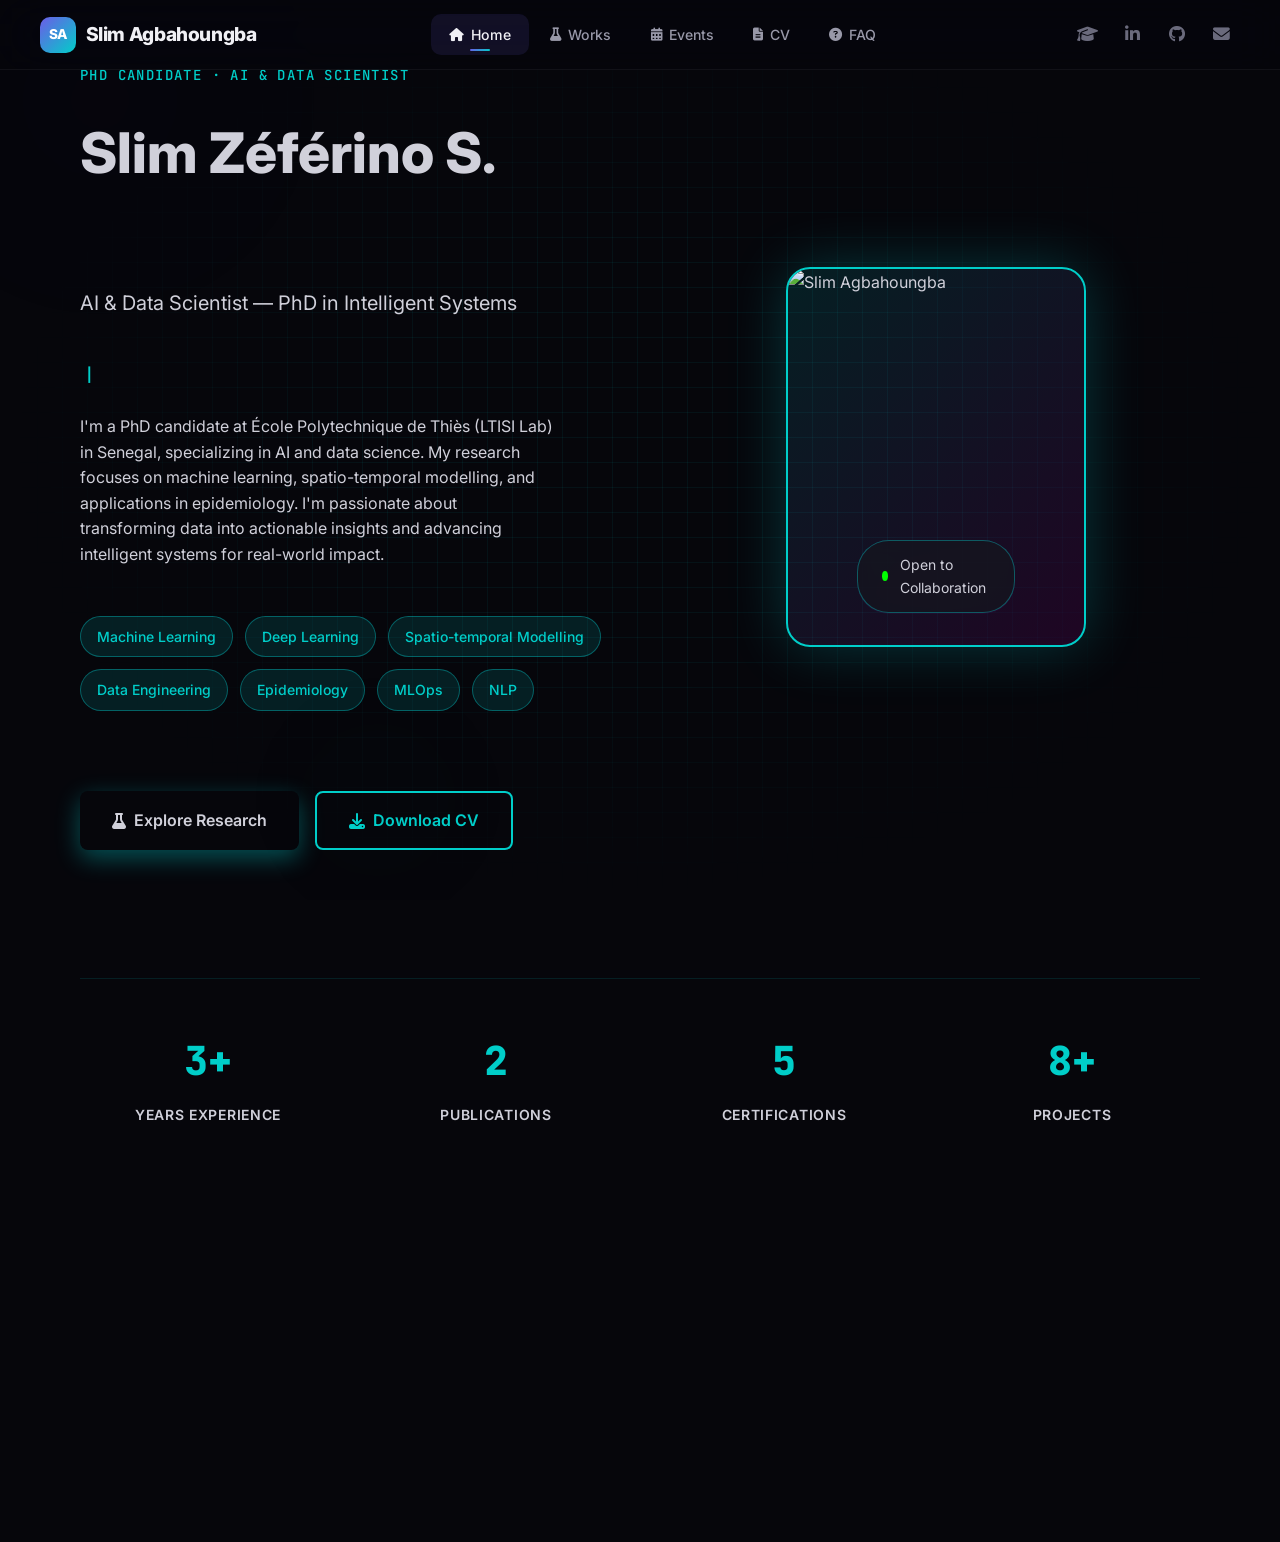
==== index.html @ 1cca803d "Add index.html" ====
<!DOCTYPE html>
<html lang="en">
<head>
  <meta charset="UTF-8">
  <meta name="viewport" content="width=device-width, initial-scale=1.0">
  <title>Slim Agbahoungba | AI & Data Scientist | PhD Candidate</title>
  <meta name="description" content="Slim Agbahoungba - AI & Data Scientist and PhD Candidate in Intelligent Systems at École Polytechnique de Thiès">
  <meta name="keywords" content="AI, Data Science, Machine Learning, PhD, Intelligent Systems, Senegal">
  <meta name="author" content="Slim Zéférino S. Agbahoungba">

  <!-- Google Fonts -->
  <link rel="preconnect" href="https://fonts.googleapis.com">
  <link rel="preconnect" href="https://fonts.gstatic.com" crossorigin>
  <link href="https://fonts.googleapis.com/css2?family=Inter:wght@300;400;500;600;700;800&family=JetBrains+Mono:wght@400;500&display=swap" rel="stylesheet">

  <!-- Font Awesome 6.5.1 -->
  <link rel="stylesheet" href="https://cdnjs.cloudflare.com/ajax/libs/font-awesome/6.5.1/css/all.min.css" crossorigin="anonymous">

  <!-- Main Stylesheet -->
  <link rel="stylesheet" href="assets/css/style.css">

  <!-- Page-specific Styles -->
  <style>
    /* Home Page Specific Styles */

    /* Hero Section Layout */
    .page-hero {
      display: grid;
      grid-template-columns: 1fr 1fr;
      gap: 4rem;
      align-items: center;
      padding: 4rem 0;
      position: relative;
      z-index: 2;
    }

    /* Hero Left Section */
    .hero-left {
      display: flex;
      flex-direction: column;
      gap: 1.5rem;
    }

    .hero-greeting {
      font-family: 'JetBrains Mono', monospace;
      font-size: 0.875rem;
      font-weight: 500;
      letter-spacing: 0.1em;
      text-transform: uppercase;
      color: var(--accent-cyan);
      margin-bottom: 0.5rem;
    }

    .hero-name {
      font-size: 3.5rem;
      font-weight: 800;
      line-height: 1.2;
      margin: 0;
    }

    .hero-name .gradient {
      background: linear-gradient(135deg, var(--accent-cyan) 0%, var(--accent-magenta) 100%);
      -webkit-background-clip: text;
      -webkit-text-fill-color: transparent;
      background-clip: text;
    }

    .hero-subtitle {
      font-size: 1.25rem;
      color: var(--text-secondary);
      font-weight: 400;
      margin: 0.5rem 0 1rem 0;
    }

    /* Typing Effect Container */
    #typingText {
      font-family: 'JetBrains Mono', monospace;
      font-size: 1.1rem;
      font-weight: 500;
      color: var(--accent-cyan);
      min-height: 1.8rem;
      position: relative;
    }

    #typingText::after {
      content: '|';
      animation: blink 1s infinite;
      margin-left: 0.25rem;
    }

    @keyframes blink {
      0%, 50% {
        opacity: 1;
      }
      51%, 100% {
        opacity: 0;
      }
    }

    .hero-bio {
      font-size: 1rem;
      line-height: 1.6;
      color: var(--text-secondary);
      max-width: 90%;
    }

    /* Tags Section */
    .hero-tags {
      display: flex;
      flex-wrap: wrap;
      gap: 0.75rem;
      margin: 1.5rem 0;
    }

    .tag {
      display: inline-block;
      padding: 0.5rem 1rem;
      background: rgba(0, 255, 255, 0.1);
      border: 1px solid rgba(0, 255, 255, 0.3);
      border-radius: 2rem;
      font-size: 0.875rem;
      color: var(--accent-cyan);
      font-weight: 500;
      transition: all 0.3s ease;
    }

    .tag:hover {
      background: rgba(0, 255, 255, 0.2);
      border-color: var(--accent-cyan);
      transform: translateY(-2px);
    }

    /* Hero Buttons */
    .hero-buttons {
      display: flex;
      gap: 1rem;
      margin-top: 2rem;
    }

    .btn {
      padding: 0.875rem 2rem;
      border-radius: 0.5rem;
      font-size: 1rem;
      font-weight: 600;
      text-decoration: none;
      cursor: pointer;
      transition: all 0.3s ease;
      display: inline-flex;
      align-items: center;
      gap: 0.5rem;
      border: none;
      font-family: 'Inter', sans-serif;
    }

    .btn-primary {
      background: linear-gradient(135deg, var(--accent-cyan) 0%, var(--accent-magenta) 100%);
      color: var(--bg-dark);
      box-shadow: 0 8px 24px rgba(0, 255, 255, 0.3);
    }

    .btn-primary:hover {
      transform: translateY(-2px);
      box-shadow: 0 12px 32px rgba(0, 255, 255, 0.4);
    }

    .btn-secondary {
      background: transparent;
      color: var(--accent-cyan);
      border: 2px solid var(--accent-cyan);
    }

    .btn-secondary:hover {
      background: rgba(0, 255, 255, 0.1);
      transform: translateY(-2px);
    }

    /* Hero Right Section - Photo Frame */
    .hero-right {
      display: flex;
      justify-content: center;
      align-items: center;
      position: relative;
    }

    .photo-frame {
      width: 300px;
      height: 380px;
      background: linear-gradient(135deg, rgba(0, 255, 255, 0.1) 0%, rgba(255, 0, 255, 0.1) 100%);
      border: 2px solid var(--accent-cyan);
      border-radius: 24px;
      display: flex;
      align-items: center;
      justify-content: center;
      position: relative;
      overflow: hidden;
      box-shadow: 0 0 60px rgba(0, 255, 255, 0.2);
    }

    .photo-frame::before {
      content: '';
      position: absolute;
      inset: -15px;
      background: linear-gradient(135deg, var(--accent-cyan) 0%, var(--accent-magenta) 100%);
      opacity: 0.15;
      border-radius: 24px;
      z-index: -1;
    }

    .photo-frame i {
      font-size: 6rem;
      color: var(--accent-cyan);
      opacity: 0.3;
    }

    .status-badge {
      position: absolute;
      bottom: 2rem;
      left: 50%;
      transform: translateX(-50%);
      display: flex;
      align-items: center;
      gap: 0.75rem;
      padding: 0.75rem 1.5rem;
      background: rgba(20, 20, 30, 0.9);
      border: 1px solid rgba(0, 255, 255, 0.3);
      border-radius: 2rem;
      font-size: 0.875rem;
      color: var(--text-primary);
      backdrop-filter: blur(10px);
    }

    .pulse-dot {
      width: 10px;
      height: 10px;
      background: #00ff00;
      border-radius: 50%;
      animation: pulse 2s infinite;
    }

    @keyframes pulse {
      0%, 100% {
        opacity: 1;
        transform: scale(1);
      }
      50% {
        opacity: 0.6;
        transform: scale(1.2);
      }
    }

    /* Stats Bar */
    .stats-bar {
      display: grid;
      grid-template-columns: repeat(auto-fit, minmax(200px, 1fr));
      gap: 2rem;
      margin-top: 4rem;
      padding-top: 3rem;
      border-top: 1px solid rgba(0, 255, 255, 0.1);
    }

    .stat-item {
      text-align: center;
    }

    .stat-number {
      font-size: 2.5rem;
      font-weight: 800;
      color: var(--accent-cyan);
      font-family: 'JetBrains Mono', monospace;
      margin-bottom: 0.5rem;
    }

    .stat-label {
      font-size: 0.875rem;
      color: var(--text-secondary);
      text-transform: uppercase;
      letter-spacing: 0.05em;
      font-weight: 600;
    }

    /* Background Elements */
    .bg-ambient {
      position: fixed;
      top: 0;
      left: 0;
      width: 100%;
      height: 100%;
      z-index: 0;
      pointer-events: none;
      overflow: hidden;
    }

    .bg-grid {
      position: absolute;
      inset: 0;
      background-image:
        linear-gradient(0deg, transparent 24%, rgba(0, 255, 255, 0.05) 25%, rgba(0, 255, 255, 0.05) 26%, transparent 27%, transparent 74%, rgba(0, 255, 255, 0.05) 75%, rgba(0, 255, 255, 0.05) 76%, transparent 77%, transparent),
        linear-gradient(90deg, transparent 24%, rgba(0, 255, 255, 0.05) 25%, rgba(0, 255, 255, 0.05) 26%, transparent 27%, transparent 74%, rgba(0, 255, 255, 0.05) 75%, rgba(0, 255, 255, 0.05) 76%, transparent 77%, transparent);
      background-size: 50px 50px;
    }

    .orb-1, .orb-2, .orb-3 {
      position: absolute;
      border-radius: 50%;
      filter: blur(100px);
      opacity: 0.1;
    }

    .orb-1 {
      width: 400px;
      height: 400px;
      background: var(--accent-cyan);
      top: -100px;
      right: -50px;
      animation: float 20s ease-in-out infinite;
    }

    .orb-2 {
      width: 300px;
      height: 300px;
      background: var(--accent-magenta);
      bottom: -50px;
      left: 10%;
      animation: float 25s ease-in-out infinite reverse;
    }

    .orb-3 {
      width: 350px;
      height: 350px;
      background: var(--accent-cyan);
      top: 50%;
      left: 50%;
      animation: float 30s ease-in-out infinite;
    }

    @keyframes float {
      0%, 100% {
        transform: translate(0, 0);
      }
      33% {
        transform: translate(-30px, -30px);
      }
      66% {
        transform: translate(30px, 30px);
      }
    }

    /* Responsive Design */
    @media (max-width: 768px) {
      .page-hero {
        grid-template-columns: 1fr;
        gap: 2rem;
        padding: 2rem 0;
      }

      .hero-name {
        font-size: 2.5rem;
      }

      .hero-subtitle {
        font-size: 1rem;
      }

      .hero-buttons {
        flex-direction: column;
      }

      .btn {
        width: 100%;
        justify-content: center;
      }

      .stats-bar {
        grid-template-columns: repeat(2, 1fr);
        gap: 1.5rem;
      }

      .hero-bio {
        max-width: 100%;
      }

      .photo-frame {
        width: 250px;
        height: 320px;
      }
    }

    @media (max-width: 480px) {
      .hero-name {
        font-size: 2rem;
      }

      .hero-tags {
        gap: 0.5rem;
      }

      .tag {
        padding: 0.4rem 0.8rem;
        font-size: 0.75rem;
      }

      .stats-bar {
        grid-template-columns: 1fr;
        gap: 1rem;
      }

      .stat-number {
        font-size: 2rem;
      }
    }
  </style>
</head>
<body>
  <!-- Background Ambient Elements -->
  <div class="bg-ambient">
    <div class="bg-grid"></div>
    <div class="orb-1"></div>
    <div class="orb-2"></div>
    <div class="orb-3"></div>
  </div>

  <!-- Navigation -->
  <nav id="navbar">
    <div class="nav-inner">
      <a href="index.html" class="nav-logo">
        <span class="logo-mark">SA</span> Slim Agbahoungba
      </a>
      <div class="nav-links" id="navLinks">
        <a href="index.html"><i class="fas fa-home"></i>Home</a>
        <a href="works.html"><i class="fas fa-flask"></i>Works</a>
        <a href="events.html"><i class="fas fa-calendar-alt"></i>Events</a>
        <a href="cv.html"><i class="fas fa-file-alt"></i>CV</a>
        <a href="faq.html"><i class="fas fa-question-circle"></i>FAQ</a>
      </div>
      <button class="menu-toggle" id="menuToggle" aria-label="Menu"><i class="fas fa-bars"></i></button>
      <div class="nav-socials">
        <a href="https://scholar.google.com/" target="_blank" title="Google Scholar"><i class="fas fa-graduation-cap"></i></a>
        <a href="https://www.linkedin.com/in/zeferino-agb/" target="_blank" title="LinkedIn"><i class="fab fa-linkedin-in"></i></a>
        <a href="https://github.com/slimagb" target="_blank" title="GitHub"><i class="fab fa-github"></i></a>
        <a href="mailto:zeferinoslim1@gmail.com" title="Email"><i class="fas fa-envelope"></i></a>
      </div>
    </div>
  </nav>

  <!-- Main Content -->
  <main class="page-transition">
    <section class="container">
      <!-- Hero Section -->
      <div class="page-hero">
        <!-- Left Section -->
        <div class="hero-left">
          <div class="hero-greeting">PhD Candidate · AI & Data Scientist</div>

          <h1 class="hero-name">
            Slim Zéférino S.<br>
            <span class="gradient">Agbahoungba</span>
          </h1>

          <p class="hero-subtitle">AI & Data Scientist — PhD in Intelligent Systems</p>

          <div id="typingText" data-texts='["Machine Learning", "Spatio-temporal Modelling", "Data Engineering", "Epidemiological AI"]'></div>

          <p class="hero-bio">
            I'm a PhD candidate at École Polytechnique de Thiès (LTISI Lab) in Senegal, specializing in AI and data science. My research focuses on machine learning, spatio-temporal modelling, and applications in epidemiology. I'm passionate about transforming data into actionable insights and advancing intelligent systems for real-world impact.
          </p>

          <div class="hero-tags">
            <span class="tag">Machine Learning</span>
            <span class="tag">Deep Learning</span>
            <span class="tag">Spatio-temporal Modelling</span>
            <span class="tag">Data Engineering</span>
            <span class="tag">Epidemiology</span>
            <span class="tag">MLOps</span>
            <span class="tag">NLP</span>
          </div>

          <div class="hero-buttons">
            <a href="works.html" class="btn btn-primary">
              <i class="fas fa-flask"></i> Explore Research
            </a>
            <a href="cv.html" class="btn btn-secondary">
              <i class="fas fa-download"></i> Download CV
            </a>
          </div>
        </div>

        <!-- Right Section - Photo Frame -->
        <div class="hero-right">
          <div class="photo-frame">
            <img src="https://avatars.githubusercontent.com/u/85189668?v=4" alt="Slim Agbahoungba" style="width:100%;height:100%;object-fit:cover;">
            <div class="status-badge">
              <span class="pulse-dot"></span>
              <span>Open to Collaboration</span>
            </div>
          </div>
        </div>
      </div>

      <!-- Stats Bar -->
      <div class="stats-bar">
        <div class="stat-item">
          <div class="stat-number" data-count="3" data-suffix="+">3</div>
          <div class="stat-label">Years Experience</div>
        </div>
        <div class="stat-item">
          <div class="stat-number" data-count="2" data-suffix="">2</div>
          <div class="stat-label">Publications</div>
        </div>
        <div class="stat-item">
          <div class="stat-number" data-count="5" data-suffix="">5</div>
          <div class="stat-label">Certifications</div>
        </div>
        <div class="stat-item">
          <div class="stat-number" data-count="8" data-suffix="+">8</div>
          <div class="stat-label">Projects</div>
        </div>
      </div>
    </section>
  </main>

  <!-- Footer -->
  <footer>
    <div class="footer-inner">
      <div class="footer-col">
        <h4>Slim Agbahoungba</h4>
        <p>AI & Data Scientist<br>PhD Candidate in Intelligent Systems<br>École Polytechnique de Thiès</p>
      </div>
      <div class="footer-col">
        <h4>Navigation</h4>
        <a href="index.html">Home</a>
        <a href="works.html">Works</a>
        <a href="events.html">Events</a>
        <a href="cv.html">CV</a>
        <a href="faq.html">FAQ</a>
      </div>
      <div class="footer-col">
        <h4>Contact</h4>
        <a href="mailto:zeferinoslim1@gmail.com"><i class="fas fa-envelope"></i> zeferinoslim1@gmail.com</a>
        <a href="https://www.linkedin.com/in/zeferino-agb/" target="_blank"><i class="fab fa-linkedin-in"></i> LinkedIn</a>
        <a href="https://github.com/slimagb" target="_blank"><i class="fab fa-github"></i> GitHub</a>
      </div>
    </div>
    <div class="footer-bottom">
      <span>&copy; 2026 Slim Zéférino S. Agbahoungba</span>
      <div class="footer-socials">
        <a href="https://scholar.google.com/" target="_blank"><i class="fas fa-graduation-cap"></i></a>
        <a href="https://www.linkedin.com/in/zeferino-agb/" target="_blank"><i class="fab fa-linkedin-in"></i></a>
        <a href="https://github.com/slimagb" target="_blank"><i class="fab fa-github"></i></a>
        <a href="mailto:zeferinoslim1@gmail.com"><i class="fas fa-envelope"></i></a>
      </div>
    </div>
  </footer>

  <!-- Scroll to Top Button -->
  <button class="scroll-top" id="scrollTop"><i class="fas fa-arrow-up"></i></button>

  <!-- Main JavaScript -->
  <script src="assets/js/main.js"></script>
</body>
</html>
---- assets/css/style.css ----
/* ==========================================================================
   SLIM AGBAHOUNGBA — Personal Portfolio 2026
   Ultra-modern dark theme with blue-violet/cyan accents
   ========================================================================== */

/* ===== CSS VARIABLES ===== */
:root {
    --bg-0: #06060b;
    --bg-1: #0c0c14;
    --bg-2: #12121c;
    --bg-3: #181824;
    --bg-card: #14141f;
    --bg-card-hover: #1a1a2a;
    --bg-glass: rgba(12, 12, 20, 0.7);
    --text-0: #f0f0f5;
    --text-1: #d0d0da;
    --text-2: #9898a8;
    --text-3: #6a6a7c;
    --accent: #6c5ce7;
    --accent-light: #a29bfe;
    --accent-cyan: #00cec9;
    --accent-blue: #0984e3;
    --gradient-accent: linear-gradient(135deg, #6c5ce7 0%, #00cec9 100%);
    --gradient-card: linear-gradient(135deg, rgba(108,92,231,0.08) 0%, rgba(0,206,201,0.05) 100%);
    --gradient-hero: linear-gradient(160deg, rgba(108,92,231,0.12) 0%, rgba(0,206,201,0.06) 50%, transparent 100%);
    --border: rgba(255,255,255,0.05);
    --border-accent: rgba(108,92,231,0.25);
    --glow-accent: 0 0 30px rgba(108,92,231,0.15);
    --glow-cyan: 0 0 30px rgba(0,206,201,0.1);
    --shadow-card: 0 8px 40px rgba(0,0,0,0.3);
    --shadow-elevated: 0 20px 60px rgba(0,0,0,0.4);
    --radius: 16px;
    --radius-sm: 10px;
    --radius-xs: 6px;
    --ease: cubic-bezier(0.4, 0, 0.2, 1);
    --ease-spring: cubic-bezier(0.34, 1.56, 0.64, 1);
    --font-sans: 'Inter', -apple-system, BlinkMacSystemFont, 'Segoe UI', sans-serif;
    --font-mono: 'JetBrains Mono', 'Fira Code', monospace;
    --nav-height: 70px;
}

/* ===== RESET ===== */
*, *::before, *::after { box-sizing: border-box; margin: 0; padding: 0; }
html {
    scroll-behavior: smooth;
    scroll-padding-top: calc(var(--nav-height) + 20px);
    font-size: 16px;
}
body {
    font-family: var(--font-sans);
    background: var(--bg-0);
    color: var(--text-1);
    line-height: 1.7;
    overflow-x: hidden;
    -webkit-font-smoothing: antialiased;
    -moz-osx-font-smoothing: grayscale;
}
a { color: var(--accent-light); text-decoration: none; transition: color 0.3s var(--ease); }
a:hover { color: var(--accent-cyan); }
img { max-width: 100%; display: block; }
::selection { background: var(--accent); color: #fff; }
::-webkit-scrollbar { width: 8px; }
::-webkit-scrollbar-track { background: var(--bg-1); }
::-webkit-scrollbar-thumb { background: var(--bg-3); border-radius: 4px; }
::-webkit-scrollbar-thumb:hover { background: var(--accent); }

/* ===== ANIMATED BACKGROUND ===== */
.bg-ambient {
    position: fixed; inset: 0; z-index: 0; pointer-events: none;
    overflow: hidden;
}
.bg-ambient .orb {
    position: absolute; border-radius: 50%; filter: blur(120px); opacity: 0.4;
    animation: orbFloat 20s ease-in-out infinite;
}
.bg-ambient .orb-1 {
    width: 600px; height: 600px; top: -200px; left: -200px;
    background: radial-gradient(circle, rgba(108,92,231,0.15), transparent 70%);
}
.bg-ambient .orb-2 {
    width: 500px; height: 500px; bottom: -150px; right: -150px;
    background: radial-gradient(circle, rgba(0,206,201,0.1), transparent 70%);
    animation-delay: -7s; animation-duration: 25s;
}
.bg-ambient .orb-3 {
    width: 400px; height: 400px; top: 40%; left: 50%;
    background: radial-gradient(circle, rgba(9,132,227,0.08), transparent 70%);
    animation-delay: -14s; animation-duration: 30s;
}
@keyframes orbFloat {
    0%, 100% { transform: translate(0, 0) scale(1); }
    25% { transform: translate(30px, -40px) scale(1.05); }
    50% { transform: translate(-20px, 20px) scale(0.95); }
    75% { transform: translate(40px, 30px) scale(1.02); }
}
.bg-grid {
    position: fixed; inset: 0; z-index: 0; pointer-events: none;
    background-image:
        linear-gradient(rgba(255,255,255,0.012) 1px, transparent 1px),
        linear-gradient(90deg, rgba(255,255,255,0.012) 1px, transparent 1px);
    background-size: 80px 80px;
    mask-image: radial-gradient(ellipse at center, black 30%, transparent 70%);
    -webkit-mask-image: radial-gradient(ellipse at center, black 30%, transparent 70%);
}

/* ===== NAVIGATION ===== */
nav {
    position: fixed; top: 0; left: 0; right: 0; z-index: 1000;
    height: var(--nav-height);
    background: rgba(6, 6, 11, 0.6);
    backdrop-filter: blur(24px) saturate(180%);
    -webkit-backdrop-filter: blur(24px) saturate(180%);
    border-bottom: 1px solid var(--border);
    transition: all 0.4s var(--ease);
}
nav.scrolled {
    background: rgba(6, 6, 11, 0.85);
    box-shadow: 0 4px 30px rgba(0,0,0,0.3);
}
.nav-inner {
    max-width: 1280px; margin: 0 auto; height: 100%;
    display: flex; align-items: center; justify-content: space-between;
    padding: 0 2.5rem;
}
.nav-logo {
    font-weight: 800; font-size: 1.2rem; color: var(--text-0);
    letter-spacing: -0.02em; display: flex; align-items: center; gap: 0.6rem;
}
.nav-logo .logo-mark {
    width: 36px; height: 36px; border-radius: 10px;
    background: var(--gradient-accent);
    display: flex; align-items: center; justify-content: center;
    font-size: 0.85rem; font-weight: 800; color: #fff;
}
.nav-links { display: flex; gap: 0.25rem; }
.nav-links a {
    color: var(--text-2); font-size: 0.88rem; font-weight: 500;
    padding: 0.55rem 1.1rem; border-radius: var(--radius-sm);
    transition: all 0.3s var(--ease); position: relative;
    display: flex; align-items: center; gap: 0.45rem;
}
.nav-links a i { font-size: 0.82rem; }
.nav-links a:hover { color: var(--text-0); background: rgba(108,92,231,0.08); }
.nav-links a.active {
    color: var(--text-0); background: rgba(108,92,231,0.12);
}
.nav-links a.active::after {
    content: ''; position: absolute; bottom: 4px; left: 50%; transform: translateX(-50%);
    width: 20px; height: 2.5px; background: var(--gradient-accent); border-radius: 3px;
}
.nav-socials { display: flex; gap: 0.4rem; }
.nav-socials a {
    color: var(--text-3); font-size: 1.05rem;
    width: 38px; height: 38px; display: flex; align-items: center; justify-content: center;
    border-radius: 10px; transition: all 0.3s var(--ease);
}
.nav-socials a:hover {
    color: var(--accent-light); background: rgba(108,92,231,0.1);
    transform: translateY(-2px);
}
.menu-toggle {
    display: none; background: none; border: 1px solid var(--border);
    color: var(--text-0); font-size: 1.2rem; cursor: pointer;
    padding: 0.5rem 0.7rem; border-radius: var(--radius-sm);
}

/* ===== LAYOUT ===== */
.page-content { position: relative; z-index: 1; }
.container {
    max-width: 1200px; margin: 0 auto; padding: 0 2.5rem;
}
.page-section {
    padding: 6rem 0;
}
.page-hero {
    min-height: 100vh; display: flex; align-items: center;
    padding-top: var(--nav-height);
}

/* ===== SECTION HEADER ===== */
.section-header { margin-bottom: 3.5rem; }
.section-header .section-label {
    font-family: var(--font-mono); font-size: 0.82rem; color: var(--accent);
    letter-spacing: 0.12em; text-transform: uppercase; margin-bottom: 0.75rem;
    display: flex; align-items: center; gap: 0.75rem;
}
.section-header .section-label::before {
    content: ''; width: 30px; height: 1.5px; background: var(--accent);
}
.section-header h1 {
    font-size: 2.8rem; font-weight: 800; letter-spacing: -0.03em;
    line-height: 1.15;
}
.section-header h1 .gradient-text {
    background: var(--gradient-accent);
    -webkit-background-clip: text; -webkit-text-fill-color: transparent;
    background-clip: text;
}
.section-header p {
    font-size: 1.05rem; color: var(--text-2); margin-top: 1rem;
    max-width: 600px; line-height: 1.8;
}

/* ===== BUTTONS ===== */
.btn {
    display: inline-flex; align-items: center; gap: 0.6rem;
    padding: 0.8rem 1.8rem; border-radius: var(--radius-sm);
    font-weight: 600; font-size: 0.9rem; cursor: pointer;
    transition: all 0.3s var(--ease); border: none;
    font-family: var(--font-sans);
}
.btn-primary {
    background: var(--gradient-accent); color: #fff;
    box-shadow: 0 4px 20px rgba(108,92,231,0.25);
}
.btn-primary:hover {
    transform: translateY(-3px); color: #fff;
    box-shadow: 0 10px 30px rgba(108,92,231,0.35);
}
.btn-outline {
    background: transparent; color: var(--accent-light);
    border: 1.5px solid var(--border-accent);
}
.btn-outline:hover {
    background: rgba(108,92,231,0.08); transform: translateY(-3px);
    color: var(--accent-light);
}
.btn-ghost {
    background: transparent; color: var(--text-2);
    padding: 0.6rem 1rem;
}
.btn-ghost:hover { color: var(--accent-light); }

/* ===== CARDS ===== */
.card {
    background: var(--bg-card); border: 1px solid var(--border);
    border-radius: var(--radius); padding: 2rem;
    transition: all 0.4s var(--ease); position: relative; overflow: hidden;
}
.card::before {
    content: ''; position: absolute; top: 0; left: 0; right: 0; height: 3px;
    background: var(--gradient-accent); opacity: 0;
    transition: opacity 0.4s var(--ease);
}
.card:hover {
    border-color: var(--border-accent); transform: translateY(-6px);
    box-shadow: var(--shadow-card);
}
.card:hover::before { opacity: 1; }

/* ===== TAGS / CHIPS ===== */
.tag {
    font-size: 0.75rem; padding: 0.3rem 0.8rem; border-radius: 20px;
    background: rgba(108,92,231,0.1); border: 1px solid rgba(108,92,231,0.2);
    color: var(--accent-light); font-weight: 500;
    display: inline-block;
}
.chip {
    font-size: 0.82rem; padding: 0.45rem 1rem; border-radius: var(--radius-xs);
    background: var(--bg-3); border: 1px solid var(--border);
    color: var(--text-2); font-weight: 500;
    transition: all 0.3s var(--ease); display: inline-block;
}
.chip:hover {
    border-color: var(--border-accent); color: var(--accent-light);
    background: rgba(108,92,231,0.08);
}

/* ===== SCROLL ANIMATIONS ===== */
.reveal {
    opacity: 0; transform: translateY(40px);
    transition: opacity 0.8s var(--ease), transform 0.8s var(--ease);
}
.reveal.visible { opacity: 1; transform: translateY(0); }
.reveal-delay-1 { transition-delay: 0.1s; }
.reveal-delay-2 { transition-delay: 0.2s; }
.reveal-delay-3 { transition-delay: 0.3s; }
.reveal-delay-4 { transition-delay: 0.4s; }

/* ===== FOOTER ===== */
footer {
    border-top: 1px solid var(--border); padding: 4rem 0 2rem;
    position: relative; z-index: 1;
}
.footer-inner {
    max-width: 1200px; margin: 0 auto; padding: 0 2.5rem;
    display: grid; grid-template-columns: 1fr 1fr 1fr; gap: 3rem;
    margin-bottom: 3rem;
}
.footer-col h4 {
    font-size: 0.85rem; color: var(--text-0); text-transform: uppercase;
    letter-spacing: 0.1em; margin-bottom: 1rem;
}
.footer-col a {
    display: block; color: var(--text-3); font-size: 0.9rem;
    padding: 0.3rem 0; transition: color 0.3s var(--ease);
}
.footer-col a:hover { color: var(--accent-light); }
.footer-col p { color: var(--text-3); font-size: 0.9rem; line-height: 1.7; }
.footer-bottom {
    max-width: 1200px; margin: 0 auto; padding: 2rem 2.5rem 0;
    border-top: 1px solid var(--border);
    display: flex; justify-content: space-between; align-items: center;
    color: var(--text-3); font-size: 0.82rem;
}
.footer-bottom .footer-socials { display: flex; gap: 0.75rem; }
.footer-bottom .footer-socials a {
    color: var(--text-3); font-size: 1rem;
    transition: all 0.3s var(--ease);
}
.footer-bottom .footer-socials a:hover { color: var(--accent-light); transform: translateY(-2px); }

/* ===== SCROLL TO TOP ===== */
.scroll-top {
    position: fixed; bottom: 2rem; right: 2rem; z-index: 999;
    width: 48px; height: 48px; border-radius: 14px;
    background: var(--bg-3); border: 1px solid var(--border);
    color: var(--text-2); display: flex; align-items: center; justify-content: center;
    cursor: pointer; opacity: 0; transform: translateY(10px);
    transition: all 0.3s var(--ease); font-size: 1rem;
}
.scroll-top.visible { opacity: 1; transform: translateY(0); }
.scroll-top:hover {
    background: var(--accent); color: #fff; border-color: var(--accent);
    transform: translateY(-3px); box-shadow: var(--glow-accent);
}

/* ===== PAGE TRANSITION ===== */
.page-transition {
    animation: pageIn 0.5s var(--ease) forwards;
}
@keyframes pageIn {
    from { opacity: 0; transform: translateY(20px); }
    to { opacity: 1; transform: translateY(0); }
}

/* ===== RESPONSIVE ===== */
@media (max-width: 1024px) {
    .container { padding: 0 2rem; }
    .nav-inner { padding: 0 2rem; }
    .section-header h1 { font-size: 2.3rem; }
}
@media (max-width: 768px) {
    .nav-links {
        display: none; position: fixed; top: var(--nav-height);
        left: 0; right: 0; background: rgba(6,6,11,0.95);
        backdrop-filter: blur(24px); flex-direction: column;
        padding: 1rem 1.5rem; border-bottom: 1px solid var(--border);
        gap: 0.25rem;
    }
    .nav-links.open { display: flex; }
    .menu-toggle { display: flex; align-items: center; justify-content: center; }
    .container { padding: 0 1.5rem; }
    .nav-inner { padding: 0 1.5rem; }
    .section-header h1 { font-size: 1.9rem; }
    .page-section { padding: 4rem 0; }
    .footer-inner { grid-template-columns: 1fr; gap: 2rem; }
    .footer-bottom { flex-direction: column; gap: 1rem; text-align: center; }
}
@media (max-width: 480px) {
    html { font-size: 15px; }
    .container { padding: 0 1.25rem; }
}
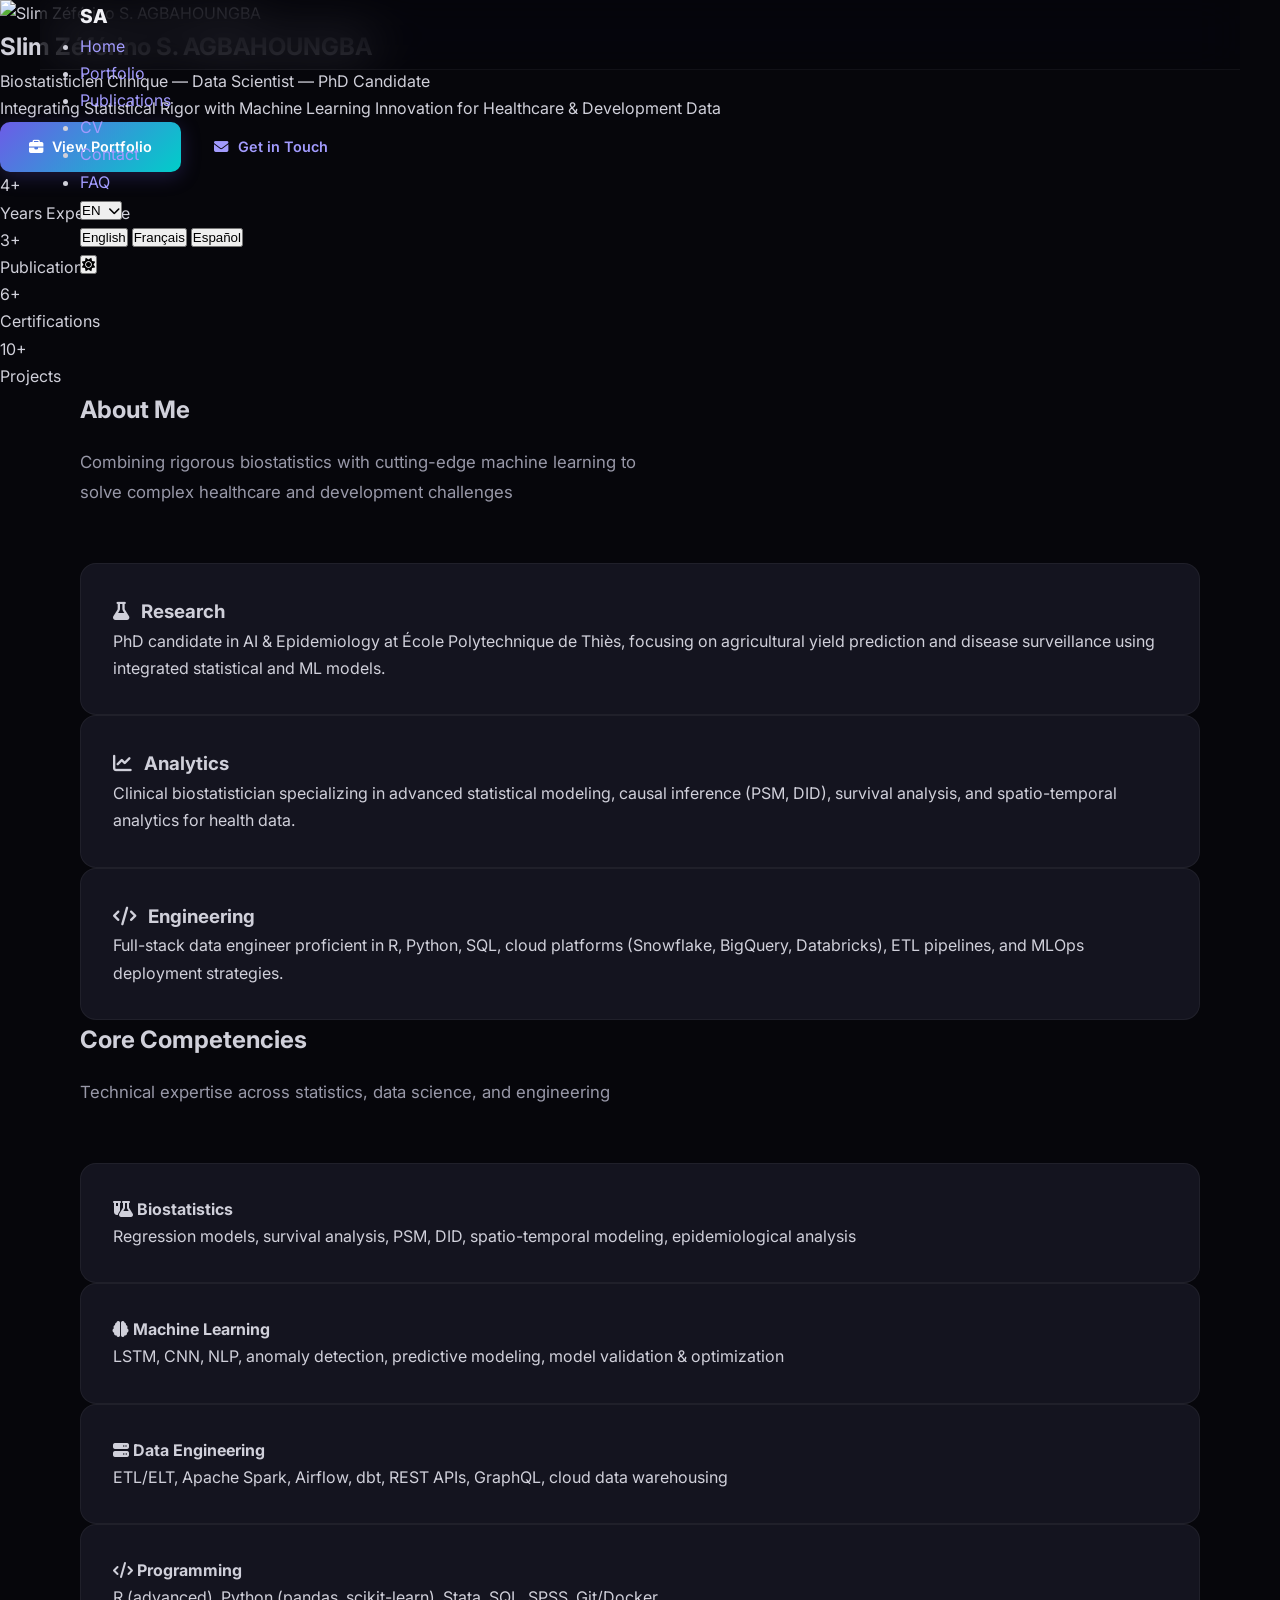
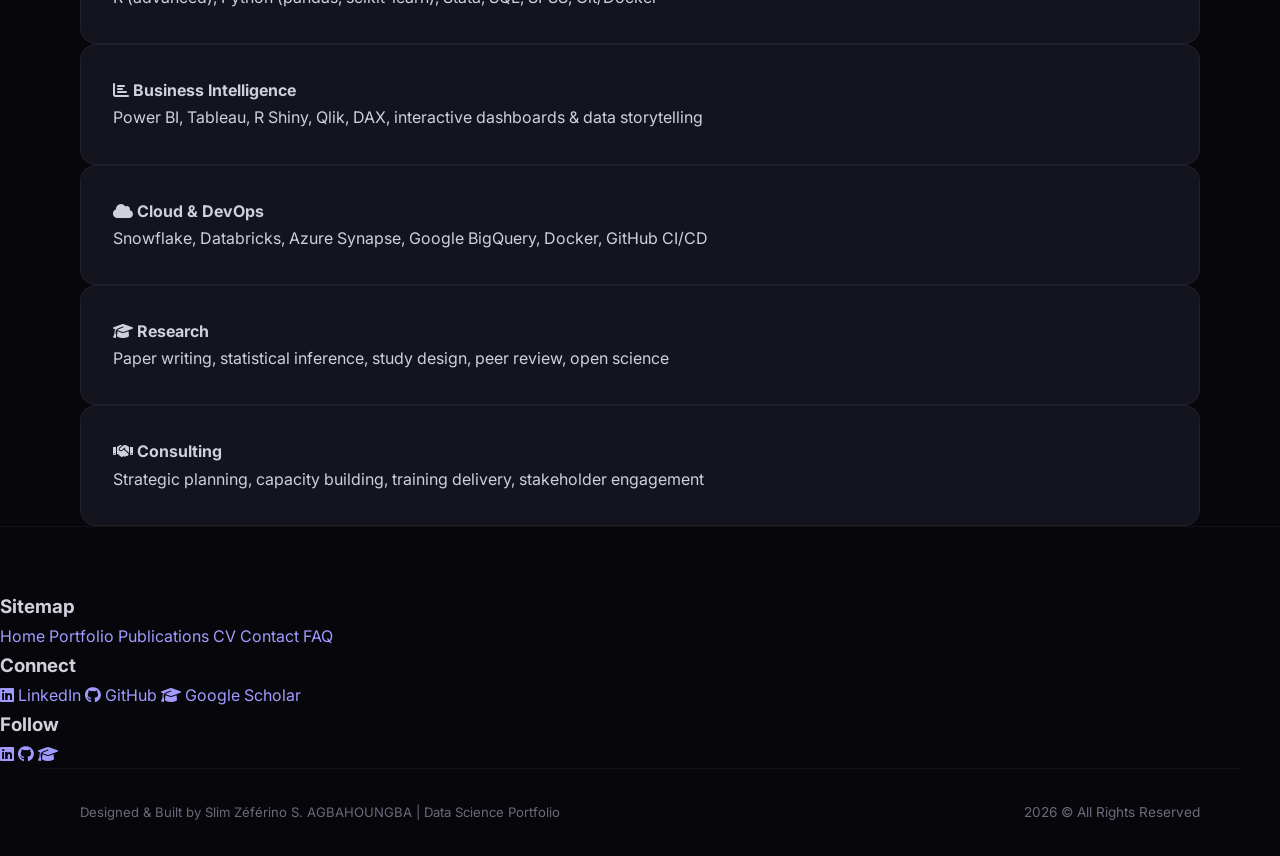
==== commit 97c2188f: "feat: rebuild index.html with professional portfolio design Updated personal information and added s" ====
--- a/index.html
+++ b/index.html
@@ -3,558 +3,246 @@
 <head>
   <meta charset="UTF-8">
   <meta name="viewport" content="width=device-width, initial-scale=1.0">
-  <title>Slim Agbahoungba | AI & Data Scientist | PhD Candidate</title>
-  <meta name="description" content="Slim Agbahoungba - AI & Data Scientist and PhD Candidate in Intelligent Systems at École Polytechnique de Thiès">
-  <meta name="keywords" content="AI, Data Science, Machine Learning, PhD, Intelligent Systems, Senegal">
-  <meta name="author" content="Slim Zéférino S. Agbahoungba">
-
-  <!-- Google Fonts -->
+  <title>Slim Zéférino S. AGBAHOUNGBA - Data Scientist & Biostatistician</title>
+  <meta name="description" content="Biostatisticien Clinique, Data Scientist & PhD Candidate in AI. Specializing in healthcare analytics, epidemiology & machine learning.">
+  <meta name="keywords" content="data science, biostatistics, machine learning, epidemiology, Africa, Senegal">
+  <meta name="author" content="Slim Zéférino S. AGBAHOUNGBA">
+  <meta name="robots" content="index, follow">
+  <meta property="og:title" content="Slim Zéférino S. AGBAHOUNGBA - Data Scientist & Biostatistician">
+  <meta property="og:description" content="Integrating Statistical Rigor with Machine Learning Innovation for Healthcare & Development Data">
+  <meta property="og:image" content="https://avatars.githubusercontent.com/u/85189668?v=4">
+  <meta property="og:url" content="https://slimagb.github.io/">
+  <meta property="og:type" content="website">
+  <meta name="twitter:card" content="summary_large_image">
+  <meta name="twitter:title" content="Slim Zéférino S. AGBAHOUNGBA">
+  <meta name="twitter:description" content="Data Scientist | Biostatistician | PhD Candidate">
+  <link rel="canonical" href="https://slimagb.github.io/">
+  <link rel="stylesheet" href="https://cdnjs.cloudflare.com/ajax/libs/font-awesome/6.5.1/css/all.min.css">
   <link rel="preconnect" href="https://fonts.googleapis.com">
   <link rel="preconnect" href="https://fonts.gstatic.com" crossorigin>
-  <link href="https://fonts.googleapis.com/css2?family=Inter:wght@300;400;500;600;700;800&family=JetBrains+Mono:wght@400;500&display=swap" rel="stylesheet">
-
-  <!-- Font Awesome 6.5.1 -->
-  <link rel="stylesheet" href="https://cdnjs.cloudflare.com/ajax/libs/font-awesome/6.5.1/css/all.min.css" crossorigin="anonymous">
-
-  <!-- Main Stylesheet -->
+  <link rel="stylesheet" href="https://fonts.googleapis.com/css2?family=Inter:wght@300;400;500;600;700;800&family=JetBrains+Mono:wght@400;600&display=swap">
   <link rel="stylesheet" href="assets/css/style.css">
-
-  <!-- Page-specific Styles -->
-  <style>
-    /* Home Page Specific Styles */
-
-    /* Hero Section Layout */
-    .page-hero {
-      display: grid;
-      grid-template-columns: 1fr 1fr;
-      gap: 4rem;
-      align-items: center;
-      padding: 4rem 0;
-      position: relative;
-      z-index: 2;
-    }
-
-    /* Hero Left Section */
-    .hero-left {
-      display: flex;
-      flex-direction: column;
-      gap: 1.5rem;
-    }
-
-    .hero-greeting {
-      font-family: 'JetBrains Mono', monospace;
-      font-size: 0.875rem;
-      font-weight: 500;
-      letter-spacing: 0.1em;
-      text-transform: uppercase;
-      color: var(--accent-cyan);
-      margin-bottom: 0.5rem;
-    }
-
-    .hero-name {
-      font-size: 3.5rem;
-      font-weight: 800;
-      line-height: 1.2;
-      margin: 0;
-    }
-
-    .hero-name .gradient {
-      background: linear-gradient(135deg, var(--accent-cyan) 0%, var(--accent-magenta) 100%);
-      -webkit-background-clip: text;
-      -webkit-text-fill-color: transparent;
-      background-clip: text;
-    }
-
-    .hero-subtitle {
-      font-size: 1.25rem;
-      color: var(--text-secondary);
-      font-weight: 400;
-      margin: 0.5rem 0 1rem 0;
-    }
-
-    /* Typing Effect Container */
-    #typingText {
-      font-family: 'JetBrains Mono', monospace;
-      font-size: 1.1rem;
-      font-weight: 500;
-      color: var(--accent-cyan);
-      min-height: 1.8rem;
-      position: relative;
-    }
-
-    #typingText::after {
-      content: '|';
-      animation: blink 1s infinite;
-      margin-left: 0.25rem;
-    }
-
-    @keyframes blink {
-      0%, 50% {
-        opacity: 1;
-      }
-      51%, 100% {
-        opacity: 0;
-      }
-    }
-
-    .hero-bio {
-      font-size: 1rem;
-      line-height: 1.6;
-      color: var(--text-secondary);
-      max-width: 90%;
-    }
-
-    /* Tags Section */
-    .hero-tags {
-      display: flex;
-      flex-wrap: wrap;
-      gap: 0.75rem;
-      margin: 1.5rem 0;
-    }
-
-    .tag {
-      display: inline-block;
-      padding: 0.5rem 1rem;
-      background: rgba(0, 255, 255, 0.1);
-      border: 1px solid rgba(0, 255, 255, 0.3);
-      border-radius: 2rem;
-      font-size: 0.875rem;
-      color: var(--accent-cyan);
-      font-weight: 500;
-      transition: all 0.3s ease;
-    }
-
-    .tag:hover {
-      background: rgba(0, 255, 255, 0.2);
-      border-color: var(--accent-cyan);
-      transform: translateY(-2px);
-    }
-
-    /* Hero Buttons */
-    .hero-buttons {
-      display: flex;
-      gap: 1rem;
-      margin-top: 2rem;
-    }
-
-    .btn {
-      padding: 0.875rem 2rem;
-      border-radius: 0.5rem;
-      font-size: 1rem;
-      font-weight: 600;
-      text-decoration: none;
-      cursor: pointer;
-      transition: all 0.3s ease;
-      display: inline-flex;
-      align-items: center;
-      gap: 0.5rem;
-      border: none;
-      font-family: 'Inter', sans-serif;
-    }
-
-    .btn-primary {
-      background: linear-gradient(135deg, var(--accent-cyan) 0%, var(--accent-magenta) 100%);
-      color: var(--bg-dark);
-      box-shadow: 0 8px 24px rgba(0, 255, 255, 0.3);
-    }
-
-    .btn-primary:hover {
-      transform: translateY(-2px);
-      box-shadow: 0 12px 32px rgba(0, 255, 255, 0.4);
-    }
-
-    .btn-secondary {
-      background: transparent;
-      color: var(--accent-cyan);
-      border: 2px solid var(--accent-cyan);
-    }
-
-    .btn-secondary:hover {
-      background: rgba(0, 255, 255, 0.1);
-      transform: translateY(-2px);
-    }
-
-    /* Hero Right Section - Photo Frame */
-    .hero-right {
-      display: flex;
-      justify-content: center;
-      align-items: center;
-      position: relative;
-    }
-
-    .photo-frame {
-      width: 300px;
-      height: 380px;
-      background: linear-gradient(135deg, rgba(0, 255, 255, 0.1) 0%, rgba(255, 0, 255, 0.1) 100%);
-      border: 2px solid var(--accent-cyan);
-      border-radius: 24px;
-      display: flex;
-      align-items: center;
-      justify-content: center;
-      position: relative;
-      overflow: hidden;
-      box-shadow: 0 0 60px rgba(0, 255, 255, 0.2);
-    }
-
-    .photo-frame::before {
-      content: '';
-      position: absolute;
-      inset: -15px;
-      background: linear-gradient(135deg, var(--accent-cyan) 0%, var(--accent-magenta) 100%);
-      opacity: 0.15;
-      border-radius: 24px;
-      z-index: -1;
-    }
-
-    .photo-frame i {
-      font-size: 6rem;
-      color: var(--accent-cyan);
-      opacity: 0.3;
-    }
-
-    .status-badge {
-      position: absolute;
-      bottom: 2rem;
-      left: 50%;
-      transform: translateX(-50%);
-      display: flex;
-      align-items: center;
-      gap: 0.75rem;
-      padding: 0.75rem 1.5rem;
-      background: rgba(20, 20, 30, 0.9);
-      border: 1px solid rgba(0, 255, 255, 0.3);
-      border-radius: 2rem;
-      font-size: 0.875rem;
-      color: var(--text-primary);
-      backdrop-filter: blur(10px);
-    }
-
-    .pulse-dot {
-      width: 10px;
-      height: 10px;
-      background: #00ff00;
-      border-radius: 50%;
-      animation: pulse 2s infinite;
-    }
-
-    @keyframes pulse {
-      0%, 100% {
-        opacity: 1;
-        transform: scale(1);
-      }
-      50% {
-        opacity: 0.6;
-        transform: scale(1.2);
-      }
-    }
-
-    /* Stats Bar */
-    .stats-bar {
-      display: grid;
-      grid-template-columns: repeat(auto-fit, minmax(200px, 1fr));
-      gap: 2rem;
-      margin-top: 4rem;
-      padding-top: 3rem;
-      border-top: 1px solid rgba(0, 255, 255, 0.1);
-    }
-
-    .stat-item {
-      text-align: center;
-    }
-
-    .stat-number {
-      font-size: 2.5rem;
-      font-weight: 800;
-      color: var(--accent-cyan);
-      font-family: 'JetBrains Mono', monospace;
-      margin-bottom: 0.5rem;
-    }
-
-    .stat-label {
-      font-size: 0.875rem;
-      color: var(--text-secondary);
-      text-transform: uppercase;
-      letter-spacing: 0.05em;
-      font-weight: 600;
-    }
-
-    /* Background Elements */
-    .bg-ambient {
-      position: fixed;
-      top: 0;
-      left: 0;
-      width: 100%;
-      height: 100%;
-      z-index: 0;
-      pointer-events: none;
-      overflow: hidden;
-    }
-
-    .bg-grid {
-      position: absolute;
-      inset: 0;
-      background-image:
-        linear-gradient(0deg, transparent 24%, rgba(0, 255, 255, 0.05) 25%, rgba(0, 255, 255, 0.05) 26%, transparent 27%, transparent 74%, rgba(0, 255, 255, 0.05) 75%, rgba(0, 255, 255, 0.05) 76%, transparent 77%, transparent),
-        linear-gradient(90deg, transparent 24%, rgba(0, 255, 255, 0.05) 25%, rgba(0, 255, 255, 0.05) 26%, transparent 27%, transparent 74%, rgba(0, 255, 255, 0.05) 75%, rgba(0, 255, 255, 0.05) 76%, transparent 77%, transparent);
-      background-size: 50px 50px;
-    }
-
-    .orb-1, .orb-2, .orb-3 {
-      position: absolute;
-      border-radius: 50%;
-      filter: blur(100px);
-      opacity: 0.1;
-    }
-
-    .orb-1 {
-      width: 400px;
-      height: 400px;
-      background: var(--accent-cyan);
-      top: -100px;
-      right: -50px;
-      animation: float 20s ease-in-out infinite;
-    }
-
-    .orb-2 {
-      width: 300px;
-      height: 300px;
-      background: var(--accent-magenta);
-      bottom: -50px;
-      left: 10%;
-      animation: float 25s ease-in-out infinite reverse;
-    }
-
-    .orb-3 {
-      width: 350px;
-      height: 350px;
-      background: var(--accent-cyan);
-      top: 50%;
-      left: 50%;
-      animation: float 30s ease-in-out infinite;
-    }
-
-    @keyframes float {
-      0%, 100% {
-        transform: translate(0, 0);
-      }
-      33% {
-        transform: translate(-30px, -30px);
-      }
-      66% {
-        transform: translate(30px, 30px);
-      }
-    }
-
-    /* Responsive Design */
-    @media (max-width: 768px) {
-      .page-hero {
-        grid-template-columns: 1fr;
-        gap: 2rem;
-        padding: 2rem 0;
-      }
-
-      .hero-name {
-        font-size: 2.5rem;
-      }
-
-      .hero-subtitle {
-        font-size: 1rem;
-      }
-
-      .hero-buttons {
-        flex-direction: column;
-      }
-
-      .btn {
-        width: 100%;
-        justify-content: center;
-      }
-
-      .stats-bar {
-        grid-template-columns: repeat(2, 1fr);
-        gap: 1.5rem;
-      }
-
-      .hero-bio {
-        max-width: 100%;
-      }
-
-      .photo-frame {
-        width: 250px;
-        height: 320px;
-      }
-    }
-
-    @media (max-width: 480px) {
-      .hero-name {
-        font-size: 2rem;
-      }
-
-      .hero-tags {
-        gap: 0.5rem;
-      }
-
-      .tag {
-        padding: 0.4rem 0.8rem;
-        font-size: 0.75rem;
-      }
-
-      .stats-bar {
-        grid-template-columns: 1fr;
-        gap: 1rem;
-      }
-
-      .stat-number {
-        font-size: 2rem;
-      }
-    }
-  </style>
+  <script type="application/ld+json">
+  {
+    "@context": "https://schema.org",
+    "@type": "Person",
+    "name": "Slim Zéférino S. AGBAHOUNGBA",
+    "url": "https://slimagb.github.io",
+    "image": "https://avatars.githubusercontent.com/u/85189668?v=4",
+    "jobTitle": "Data Scientist & Biostatistician",
+    "worksFor": {
+      "@type": "Organization",
+      "name": "École Polytechnique de Thiès"
+    },
+    "sameAs": [
+      "https://www.linkedin.com/in/zeferino-agb/",
+      "https://github.com/slimagb",
+      "https://scholar.google.com/"
+    ]
+  }
+  </script>
 </head>
 <body>
-  <!-- Background Ambient Elements -->
-  <div class="bg-ambient">
-    <div class="bg-grid"></div>
-    <div class="orb-1"></div>
-    <div class="orb-2"></div>
-    <div class="orb-3"></div>
-  </div>
-
-  <!-- Navigation -->
-  <nav id="navbar">
-    <div class="nav-inner">
-      <a href="index.html" class="nav-logo">
-        <span class="logo-mark">SA</span> Slim Agbahoungba
-      </a>
-      <div class="nav-links" id="navLinks">
-        <a href="index.html"><i class="fas fa-home"></i>Home</a>
-        <a href="works.html"><i class="fas fa-flask"></i>Works</a>
-        <a href="events.html"><i class="fas fa-calendar-alt"></i>Events</a>
-        <a href="cv.html"><i class="fas fa-file-alt"></i>CV</a>
-        <a href="faq.html"><i class="fas fa-question-circle"></i>FAQ</a>
-      </div>
-      <button class="menu-toggle" id="menuToggle" aria-label="Menu"><i class="fas fa-bars"></i></button>
-      <div class="nav-socials">
-        <a href="https://scholar.google.com/" target="_blank" title="Google Scholar"><i class="fas fa-graduation-cap"></i></a>
-        <a href="https://www.linkedin.com/in/zeferino-agb/" target="_blank" title="LinkedIn"><i class="fab fa-linkedin-in"></i></a>
-        <a href="https://github.com/slimagb" target="_blank" title="GitHub"><i class="fab fa-github"></i></a>
-        <a href="mailto:zeferinoslim1@gmail.com" title="Email"><i class="fas fa-envelope"></i></a>
-      </div>
-    </div>
-  </nav>
-
-  <!-- Main Content -->
-  <main class="page-transition">
-    <section class="container">
-      <!-- Hero Section -->
-      <div class="page-hero">
-        <!-- Left Section -->
-        <div class="hero-left">
-          <div class="hero-greeting">PhD Candidate · AI & Data Scientist</div>
-
-          <h1 class="hero-name">
-            Slim Zéférino S.<br>
-            <span class="gradient">Agbahoungba</span>
-          </h1>
-
-          <p class="hero-subtitle">AI & Data Scientist — PhD in Intelligent Systems</p>
-
-          <div id="typingText" data-texts='["Machine Learning", "Spatio-temporal Modelling", "Data Engineering", "Epidemiological AI"]'></div>
-
-          <p class="hero-bio">
-            I'm a PhD candidate at École Polytechnique de Thiès (LTISI Lab) in Senegal, specializing in AI and data science. My research focuses on machine learning, spatio-temporal modelling, and applications in epidemiology. I'm passionate about transforming data into actionable insights and advancing intelligent systems for real-world impact.
-          </p>
-
-          <div class="hero-tags">
-            <span class="tag">Machine Learning</span>
-            <span class="tag">Deep Learning</span>
-            <span class="tag">Spatio-temporal Modelling</span>
-            <span class="tag">Data Engineering</span>
-            <span class="tag">Epidemiology</span>
-            <span class="tag">MLOps</span>
-            <span class="tag">NLP</span>
-          </div>
-
-          <div class="hero-buttons">
-            <a href="works.html" class="btn btn-primary">
-              <i class="fas fa-flask"></i> Explore Research
-            </a>
-            <a href="cv.html" class="btn btn-secondary">
-              <i class="fas fa-download"></i> Download CV
-            </a>
-          </div>
-        </div>
-
-        <!-- Right Section - Photo Frame -->
-        <div class="hero-right">
-          <div class="photo-frame">
-            <img src="https://avatars.githubusercontent.com/u/85189668?v=4" alt="Slim Agbahoungba" style="width:100%;height:100%;object-fit:cover;">
-            <div class="status-badge">
-              <span class="pulse-dot"></span>
-              <span>Open to Collaboration</span>
-            </div>
-          </div>
-        </div>
-      </div>
-
-      <!-- Stats Bar -->
-      <div class="stats-bar">
-        <div class="stat-item">
-          <div class="stat-number" data-count="3" data-suffix="+">3</div>
-          <div class="stat-label">Years Experience</div>
-        </div>
-        <div class="stat-item">
-          <div class="stat-number" data-count="2" data-suffix="">2</div>
-          <div class="stat-label">Publications</div>
-        </div>
-        <div class="stat-item">
-          <div class="stat-number" data-count="5" data-suffix="">5</div>
-          <div class="stat-label">Certifications</div>
-        </div>
-        <div class="stat-item">
-          <div class="stat-number" data-count="8" data-suffix="+">8</div>
-          <div class="stat-label">Projects</div>
+  <div class="particles"></div>
+
+  <header>
+    <nav class="container">
+      <a href="index.html" class="nav-logo">SA</a>
+      
+      <ul class="nav-menu">
+        <li><a href="index.html" class="nav-link" data-i18n="nav.home">Home</a></li>
+        <li><a href="portfolio.html" class="nav-link" data-i18n="nav.portfolio">Portfolio</a></li>
+        <li><a href="publications.html" class="nav-link" data-i18n="nav.publications">Publications</a></li>
+        <li><a href="cv.html" class="nav-link" data-i18n="nav.cv">CV</a></li>
+        <li><a href="contact.html" class="nav-link" data-i18n="nav.contact">Contact</a></li>
+        <li><a href="faq.html" class="nav-link" data-i18n="nav.faq">FAQ</a></li>
+      </ul>
+
+      <button class="menu-toggle">
+        <i class="fas fa-bars"></i>
+      </button>
+
+      <div class="nav-controls">
+        <div class="lang-switcher">
+          <button class="lang-button">
+            <span id="current-lang">EN</span>
+            <i class="fas fa-chevron-down" style="font-size: 0.75rem; margin-left: 4px;"></i>
+          </button>
+          <div class="lang-dropdown">
+            <button class="lang-option active" data-lang="en">English</button>
+            <button class="lang-option" data-lang="fr">Français</button>
+            <button class="lang-option" data-lang="es">Español</button>
+          </div>
+        </div>
+        <button id="theme-toggle" class="btn-icon toggle" title="Toggle theme">
+          <i class="fas fa-sun"></i>
+        </button>
+      </div>
+    </nav>
+  </header>
+
+  <main>
+    <section class="hero">
+      <div class="hero-content">
+        <img src="https://avatars.githubusercontent.com/u/85189668?v=4" alt="Slim Zéférino S. AGBAHOUNGBA" class="hero-avatar">
+        
+        <h1>
+          <span data-i18n="hero.title">Slim Zéférino S.</span>
+          <span class="hero-title" data-i18n="hero.title">AGBAHOUNGBA</span>
+        </h1>
+        
+        <p class="hero-subtitle" data-i18n="hero.subtitle">Biostatisticien Clinique — Data Scientist — PhD Candidate</p>
+        
+        <p class="hero-description" data-i18n="hero.tagline">Integrating Statistical Rigor with Machine Learning Innovation for Healthcare & Development Data</p>
+        
+        <div class="hero-cta">
+          <a href="portfolio.html" class="btn btn-primary">
+            <i class="fas fa-briefcase"></i>
+            <span data-i18n="hero.cta.portfolio">View Portfolio</span>
+          </a>
+          <a href="contact.html" class="btn btn-secondary">
+            <i class="fas fa-envelope"></i>
+            <span data-i18n="hero.cta.contact">Get in Touch</span>
+          </a>
+        </div>
+
+        <div class="hero-stats">
+          <div class="stat-item">
+            <div class="stat-number" data-i18n="hero.stat1">4+</div>
+            <div class="stat-label" data-i18n="hero.stat1.label">Years Experience</div>
+          </div>
+          <div class="stat-item">
+            <div class="stat-number" data-i18n="hero.stat2">3+</div>
+            <div class="stat-label" data-i18n="hero.stat2.label">Publications</div>
+          </div>
+          <div class="stat-item">
+            <div class="stat-number" data-i18n="hero.stat3">6+</div>
+            <div class="stat-label" data-i18n="hero.stat3.label">Certifications</div>
+          </div>
+          <div class="stat-item">
+            <div class="stat-number" data-i18n="hero.stat4">10+</div>
+            <div class="stat-label" data-i18n="hero.stat4.label">Projects</div>
+          </div>
+        </div>
+      </div>
+    </section>
+
+    <section class="section">
+      <div class="container">
+        <div class="section-header">
+          <h2>About Me</h2>
+          <p class="section-subtitle">Combining rigorous biostatistics with cutting-edge machine learning to solve complex healthcare and development challenges</p>
+        </div>
+
+        <div class="grid grid-3">
+          <div class="card">
+            <h3><i class="fas fa-flask" style="color: var(--accent-primary); margin-right: 8px;"></i> Research</h3>
+            <p>PhD candidate in AI & Epidemiology at École Polytechnique de Thiès, focusing on agricultural yield prediction and disease surveillance using integrated statistical and ML models.</p>
+          </div>
+
+          <div class="card">
+            <h3><i class="fas fa-chart-line" style="color: var(--accent-secondary); margin-right: 8px;"></i> Analytics</h3>
+            <p>Clinical biostatistician specializing in advanced statistical modeling, causal inference (PSM, DID), survival analysis, and spatio-temporal analytics for health data.</p>
+          </div>
+
+          <div class="card">
+            <h3><i class="fas fa-code" style="color: var(--accent-tertiary); margin-right: 8px;"></i> Engineering</h3>
+            <p>Full-stack data engineer proficient in R, Python, SQL, cloud platforms (Snowflake, BigQuery, Databricks), ETL pipelines, and MLOps deployment strategies.</p>
+          </div>
+        </div>
+      </div>
+    </section>
+
+    <section class="section" style="background: var(--surface-secondary);">
+      <div class="container">
+        <div class="section-header">
+          <h2>Core Competencies</h2>
+          <p class="section-subtitle">Technical expertise across statistics, data science, and engineering</p>
+        </div>
+
+        <div class="grid grid-4">
+          <div class="card">
+            <h4><i class="fas fa-flask-vial"></i> Biostatistics</h4>
+            <p>Regression models, survival analysis, PSM, DID, spatio-temporal modeling, epidemiological analysis</p>
+          </div>
+          <div class="card">
+            <h4><i class="fas fa-brain"></i> Machine Learning</h4>
+            <p>LSTM, CNN, NLP, anomaly detection, predictive modeling, model validation & optimization</p>
+          </div>
+          <div class="card">
+            <h4><i class="fas fa-server"></i> Data Engineering</h4>
+            <p>ETL/ELT, Apache Spark, Airflow, dbt, REST APIs, GraphQL, cloud data warehousing</p>
+          </div>
+          <div class="card">
+            <h4><i class="fas fa-code"></i> Programming</h4>
+            <p>R (advanced), Python (pandas, scikit-learn), Stata, SQL, SPSS, Git/Docker</p>
+          </div>
+          <div class="card">
+            <h4><i class="fas fa-chart-bar"></i> Business Intelligence</h4>
+            <p>Power BI, Tableau, R Shiny, Qlik, DAX, interactive dashboards & data storytelling</p>
+          </div>
+          <div class="card">
+            <h4><i class="fas fa-cloud"></i> Cloud & DevOps</h4>
+            <p>Snowflake, Databricks, Azure Synapse, Google BigQuery, Docker, GitHub CI/CD</p>
+          </div>
+          <div class="card">
+            <h4><i class="fas fa-graduation-cap"></i> Research</h4>
+            <p>Paper writing, statistical inference, study design, peer review, open science</p>
+          </div>
+          <div class="card">
+            <h4><i class="fas fa-handshake"></i> Consulting</h4>
+            <p>Strategic planning, capacity building, training delivery, stakeholder engagement</p>
+          </div>
         </div>
       </div>
     </section>
   </main>
 
-  <!-- Footer -->
   <footer>
-    <div class="footer-inner">
-      <div class="footer-col">
-        <h4>Slim Agbahoungba</h4>
-        <p>AI & Data Scientist<br>PhD Candidate in Intelligent Systems<br>École Polytechnique de Thiès</p>
-      </div>
-      <div class="footer-col">
-        <h4>Navigation</h4>
-        <a href="index.html">Home</a>
-        <a href="works.html">Works</a>
-        <a href="events.html">Events</a>
-        <a href="cv.html">CV</a>
-        <a href="faq.html">FAQ</a>
-      </div>
-      <div class="footer-col">
-        <h4>Contact</h4>
-        <a href="mailto:zeferinoslim1@gmail.com"><i class="fas fa-envelope"></i> zeferinoslim1@gmail.com</a>
-        <a href="https://www.linkedin.com/in/zeferino-agb/" target="_blank"><i class="fab fa-linkedin-in"></i> LinkedIn</a>
-        <a href="https://github.com/slimagb" target="_blank"><i class="fab fa-github"></i> GitHub</a>
-      </div>
-    </div>
-    <div class="footer-bottom">
-      <span>&copy; 2026 Slim Zéférino S. Agbahoungba</span>
-      <div class="footer-socials">
-        <a href="https://scholar.google.com/" target="_blank"><i class="fas fa-graduation-cap"></i></a>
-        <a href="https://www.linkedin.com/in/zeferino-agb/" target="_blank"><i class="fab fa-linkedin-in"></i></a>
-        <a href="https://github.com/slimagb" target="_blank"><i class="fab fa-github"></i></a>
-        <a href="mailto:zeferinoslim1@gmail.com"><i class="fas fa-envelope"></i></a>
+    <div class="footer-content">
+      <div class="footer-main">
+        <div class="footer-section">
+          <h3 data-i18n="footer.sitemap">Sitemap</h3>
+          <div class="footer-links">
+            <a href="index.html" class="footer-link" data-i18n="nav.home">Home</a>
+            <a href="portfolio.html" class="footer-link" data-i18n="nav.portfolio">Portfolio</a>
+            <a href="publications.html" class="footer-link" data-i18n="nav.publications">Publications</a>
+            <a href="cv.html" class="footer-link" data-i18n="nav.cv">CV</a>
+            <a href="contact.html" class="footer-link" data-i18n="nav.contact">Contact</a>
+            <a href="faq.html" class="footer-link" data-i18n="nav.faq">FAQ</a>
+          </div>
+        </div>
+        <div class="footer-section">
+          <h3 data-i18n="footer.connect">Connect</h3>
+          <div class="footer-links">
+            <a href="https://www.linkedin.com/in/zeferino-agb/" class="footer-link" target="_blank" rel="noopener"><i class="fab fa-linkedin"></i> LinkedIn</a>
+            <a href="https://github.com/slimagb" class="footer-link" target="_blank" rel="noopener"><i class="fab fa-github"></i> GitHub</a>
+            <a href="https://scholar.google.com/" class="footer-link" target="_blank" rel="noopener"><i class="fas fa-graduation-cap"></i> Google Scholar</a>
+          </div>
+        </div>
+        <div class="footer-section">
+          <h3 data-i18n="footer.follow">Follow</h3>
+          <div class="footer-social">
+            <a href="https://www.linkedin.com/in/zeferino-agb/" class="social-link" target="_blank" rel="noopener" title="LinkedIn"><i class="fab fa-linkedin"></i></a>
+            <a href="https://github.com/slimagb" class="social-link" target="_blank" rel="noopener" title="GitHub"><i class="fab fa-github"></i></a>
+            <a href="https://scholar.google.com/" class="social-link" target="_blank" rel="noopener" title="Google Scholar"><i class="fas fa-graduation-cap"></i></a>
+          </div>
+        </div>
+      </div>
+      <div class="footer-bottom">
+        <div class="footer-credits" data-i18n="footer.credits">Designed & Built by Slim Zéférino S. AGBAHOUNGBA | Data Science Portfolio</div>
+        <div style="color: var(--text-secondary); font-size: 0.85rem;">
+          <span id="footer-year"></span> © All Rights Reserved
+        </div>
       </div>
     </div>
   </footer>
 
-  <!-- Scroll to Top Button -->
-  <button class="scroll-top" id="scrollTop"><i class="fas fa-arrow-up"></i></button>
-
-  <!-- Main JavaScript -->
+  <script src="assets/js/i18n.js"></script>
   <script src="assets/js/main.js"></script>
+  <script>
+    document.getElementById('footer-year').textContent = new Date().getFullYear();
+    document.getElementById('current-lang').textContent = i18n.currentLang.toUpperCase();
+  </script>
 </body>
 </html>
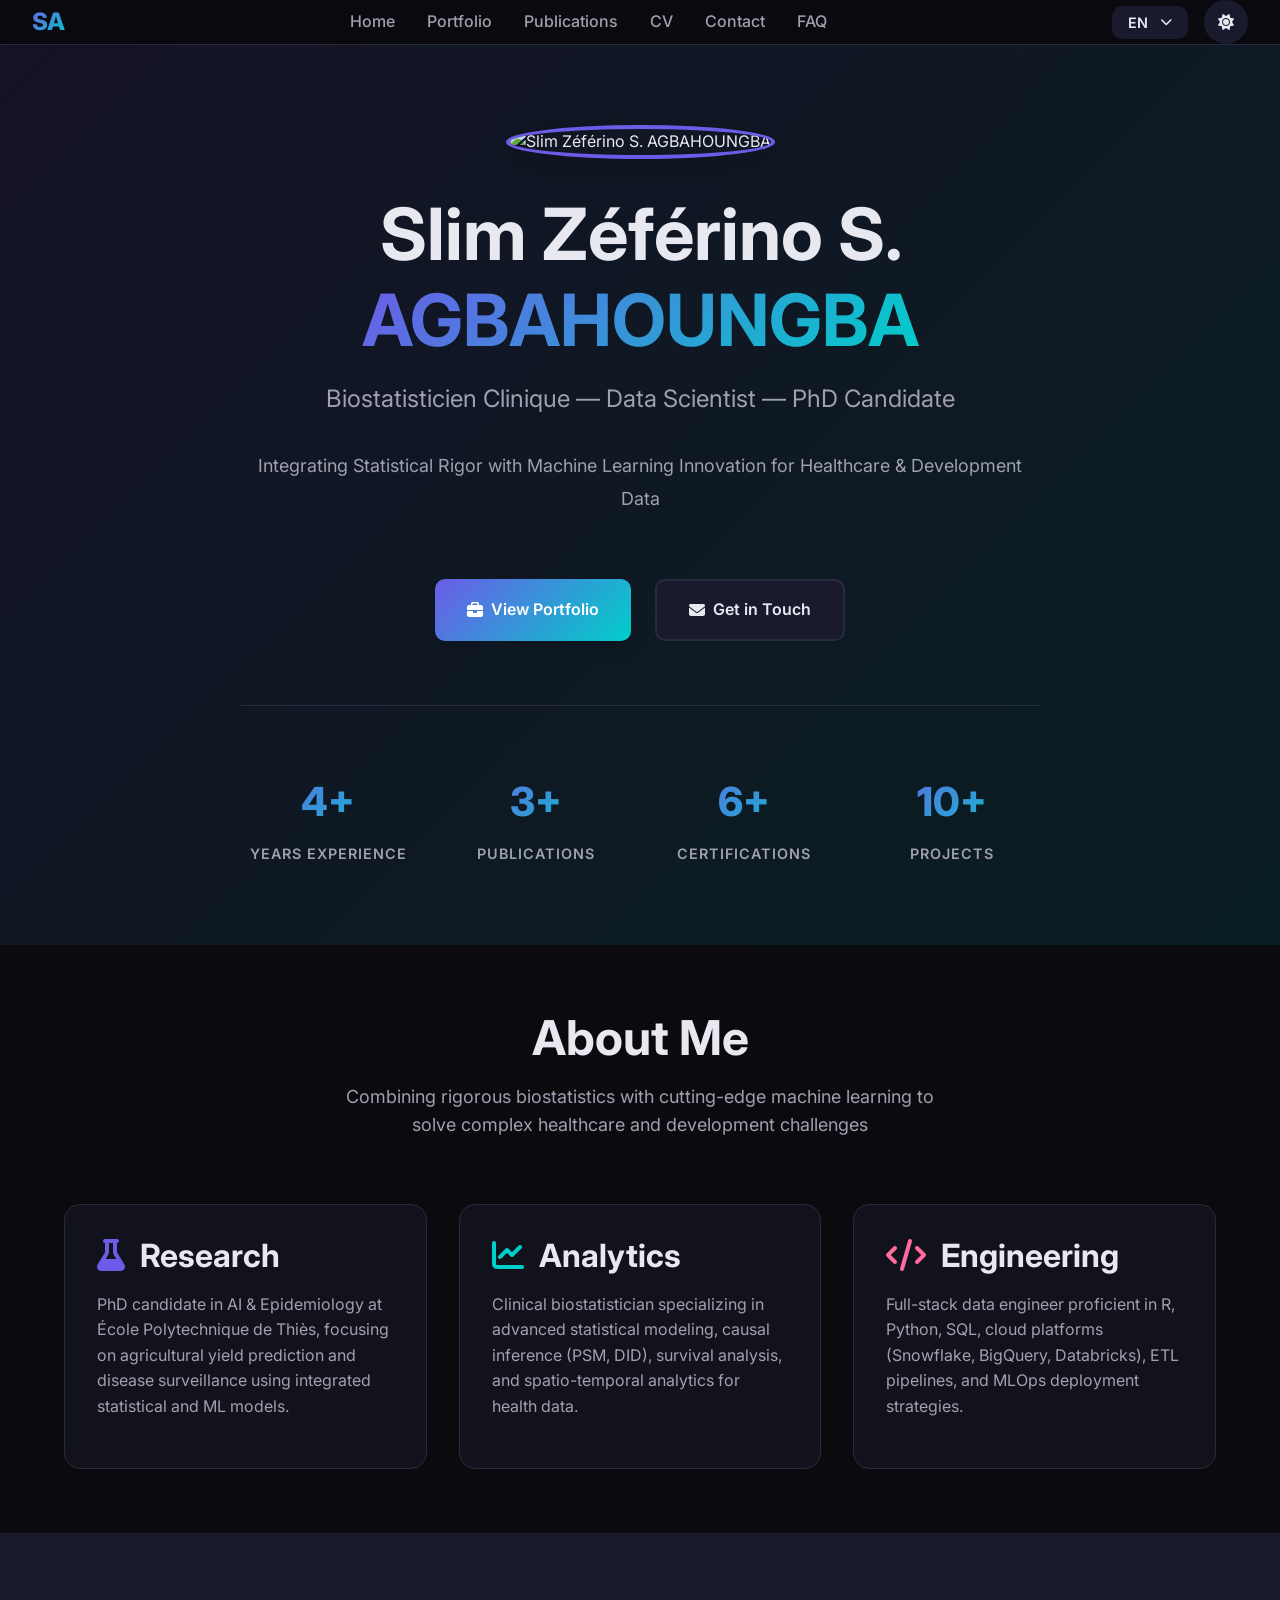
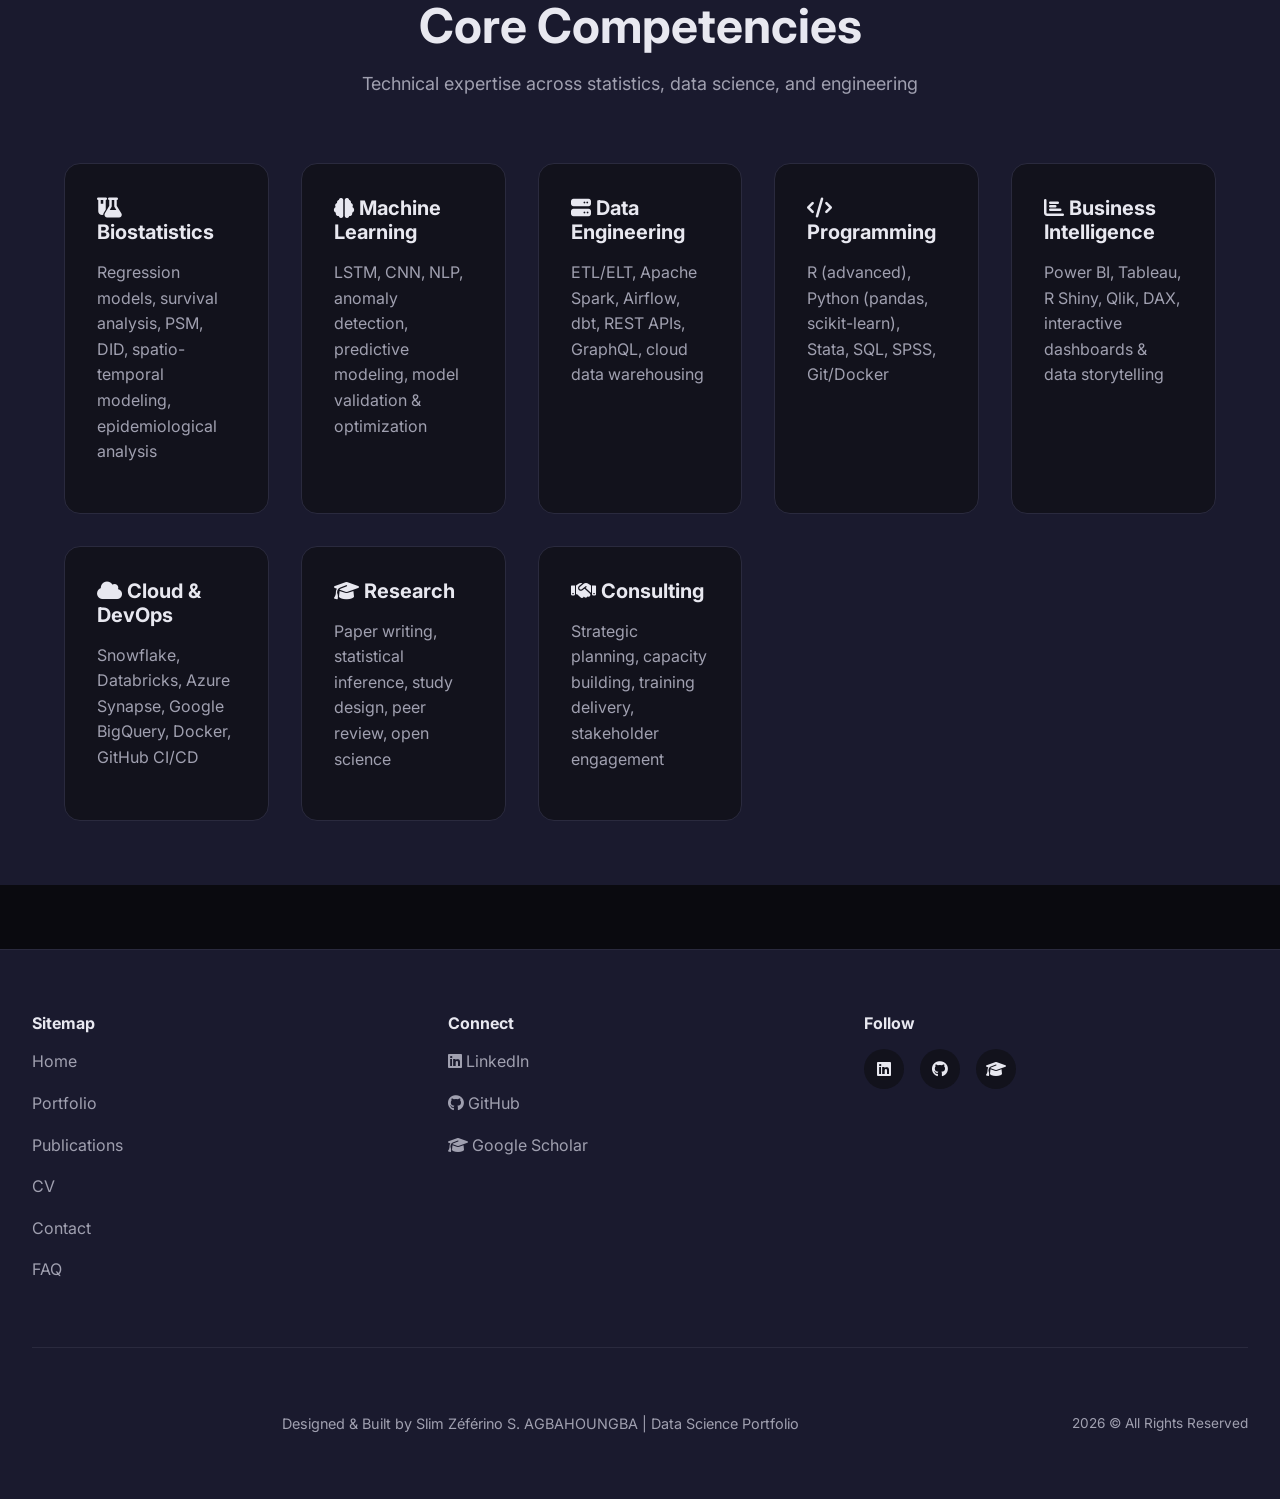
==== commit 3aca701a: "Add files via upload" ====
--- a/index.html
+++ b/index.html
@@ -82,6 +82,7 @@
   </header>
 
   <main>
+    <!-- Hero Section -->
     <section class="hero">
       <div class="hero-content">
         <img src="https://avatars.githubusercontent.com/u/85189668?v=4" alt="Slim Zéférino S. AGBAHOUNGBA" class="hero-avatar">
@@ -127,6 +128,7 @@
       </div>
     </section>
 
+    <!-- About Section -->
     <section class="section">
       <div class="container">
         <div class="section-header">
@@ -153,6 +155,7 @@
       </div>
     </section>
 
+    <!-- Skills Section -->
     <section class="section" style="background: var(--surface-secondary);">
       <div class="container">
         <div class="section-header">
@@ -165,30 +168,37 @@
             <h4><i class="fas fa-flask-vial"></i> Biostatistics</h4>
             <p>Regression models, survival analysis, PSM, DID, spatio-temporal modeling, epidemiological analysis</p>
           </div>
+
           <div class="card">
             <h4><i class="fas fa-brain"></i> Machine Learning</h4>
             <p>LSTM, CNN, NLP, anomaly detection, predictive modeling, model validation & optimization</p>
           </div>
+
           <div class="card">
             <h4><i class="fas fa-server"></i> Data Engineering</h4>
             <p>ETL/ELT, Apache Spark, Airflow, dbt, REST APIs, GraphQL, cloud data warehousing</p>
           </div>
+
           <div class="card">
             <h4><i class="fas fa-code"></i> Programming</h4>
             <p>R (advanced), Python (pandas, scikit-learn), Stata, SQL, SPSS, Git/Docker</p>
           </div>
+
           <div class="card">
             <h4><i class="fas fa-chart-bar"></i> Business Intelligence</h4>
             <p>Power BI, Tableau, R Shiny, Qlik, DAX, interactive dashboards & data storytelling</p>
           </div>
+
           <div class="card">
             <h4><i class="fas fa-cloud"></i> Cloud & DevOps</h4>
             <p>Snowflake, Databricks, Azure Synapse, Google BigQuery, Docker, GitHub CI/CD</p>
           </div>
+
           <div class="card">
             <h4><i class="fas fa-graduation-cap"></i> Research</h4>
             <p>Paper writing, statistical inference, study design, peer review, open science</p>
           </div>
+
           <div class="card">
             <h4><i class="fas fa-handshake"></i> Consulting</h4>
             <p>Strategic planning, capacity building, training delivery, stakeholder engagement</p>
@@ -212,25 +222,42 @@
             <a href="faq.html" class="footer-link" data-i18n="nav.faq">FAQ</a>
           </div>
         </div>
+
         <div class="footer-section">
           <h3 data-i18n="footer.connect">Connect</h3>
           <div class="footer-links">
-            <a href="https://www.linkedin.com/in/zeferino-agb/" class="footer-link" target="_blank" rel="noopener"><i class="fab fa-linkedin"></i> LinkedIn</a>
-            <a href="https://github.com/slimagb" class="footer-link" target="_blank" rel="noopener"><i class="fab fa-github"></i> GitHub</a>
-            <a href="https://scholar.google.com/" class="footer-link" target="_blank" rel="noopener"><i class="fas fa-graduation-cap"></i> Google Scholar</a>
-          </div>
-        </div>
+            <a href="https://www.linkedin.com/in/zeferino-agb/" class="footer-link" target="_blank" rel="noopener">
+              <i class="fab fa-linkedin"></i> LinkedIn
+            </a>
+            <a href="https://github.com/slimagb" class="footer-link" target="_blank" rel="noopener">
+              <i class="fab fa-github"></i> GitHub
+            </a>
+            <a href="https://scholar.google.com/" class="footer-link" target="_blank" rel="noopener">
+              <i class="fas fa-graduation-cap"></i> Google Scholar
+            </a>
+          </div>
+        </div>
+
         <div class="footer-section">
           <h3 data-i18n="footer.follow">Follow</h3>
           <div class="footer-social">
-            <a href="https://www.linkedin.com/in/zeferino-agb/" class="social-link" target="_blank" rel="noopener" title="LinkedIn"><i class="fab fa-linkedin"></i></a>
-            <a href="https://github.com/slimagb" class="social-link" target="_blank" rel="noopener" title="GitHub"><i class="fab fa-github"></i></a>
-            <a href="https://scholar.google.com/" class="social-link" target="_blank" rel="noopener" title="Google Scholar"><i class="fas fa-graduation-cap"></i></a>
-          </div>
-        </div>
-      </div>
+            <a href="https://www.linkedin.com/in/zeferino-agb/" class="social-link" target="_blank" rel="noopener" title="LinkedIn">
+              <i class="fab fa-linkedin"></i>
+            </a>
+            <a href="https://github.com/slimagb" class="social-link" target="_blank" rel="noopener" title="GitHub">
+              <i class="fab fa-github"></i>
+            </a>
+            <a href="https://scholar.google.com/" class="social-link" target="_blank" rel="noopener" title="Google Scholar">
+              <i class="fas fa-graduation-cap"></i>
+            </a>
+          </div>
+        </div>
+      </div>
+
       <div class="footer-bottom">
-        <div class="footer-credits" data-i18n="footer.credits">Designed & Built by Slim Zéférino S. AGBAHOUNGBA | Data Science Portfolio</div>
+        <div class="footer-credits" data-i18n="footer.credits">
+          Designed & Built by Slim Zéférino S. AGBAHOUNGBA | Data Science Portfolio
+        </div>
         <div style="color: var(--text-secondary); font-size: 0.85rem;">
           <span id="footer-year"></span> © All Rights Reserved
         </div>
--- a/assets/css/style.css
+++ b/assets/css/style.css
@@ -1,363 +1,1169 @@
-/* ==========================================================================
-   SLIM AGBAHOUNGBA — Personal Portfolio 2026
-   Ultra-modern dark theme with blue-violet/cyan accents
-   ========================================================================== */
-
-/* ===== CSS VARIABLES ===== */
+/* ============================================================
+   PORTFOLIO WEBSITE - SLIM ZÉFÉRINO S. AGBAHOUNGBA
+   Production-ready CSS with Dark/Light theme, i18n support
+   ============================================================ */
+
 :root {
-    --bg-0: #06060b;
-    --bg-1: #0c0c14;
-    --bg-2: #12121c;
-    --bg-3: #181824;
-    --bg-card: #14141f;
-    --bg-card-hover: #1a1a2a;
-    --bg-glass: rgba(12, 12, 20, 0.7);
-    --text-0: #f0f0f5;
-    --text-1: #d0d0da;
-    --text-2: #9898a8;
-    --text-3: #6a6a7c;
-    --accent: #6c5ce7;
-    --accent-light: #a29bfe;
-    --accent-cyan: #00cec9;
-    --accent-blue: #0984e3;
-    --gradient-accent: linear-gradient(135deg, #6c5ce7 0%, #00cec9 100%);
-    --gradient-card: linear-gradient(135deg, rgba(108,92,231,0.08) 0%, rgba(0,206,201,0.05) 100%);
-    --gradient-hero: linear-gradient(160deg, rgba(108,92,231,0.12) 0%, rgba(0,206,201,0.06) 50%, transparent 100%);
-    --border: rgba(255,255,255,0.05);
-    --border-accent: rgba(108,92,231,0.25);
-    --glow-accent: 0 0 30px rgba(108,92,231,0.15);
-    --glow-cyan: 0 0 30px rgba(0,206,201,0.1);
-    --shadow-card: 0 8px 40px rgba(0,0,0,0.3);
-    --shadow-elevated: 0 20px 60px rgba(0,0,0,0.4);
-    --radius: 16px;
-    --radius-sm: 10px;
-    --radius-xs: 6px;
-    --ease: cubic-bezier(0.4, 0, 0.2, 1);
-    --ease-spring: cubic-bezier(0.34, 1.56, 0.64, 1);
-    --font-sans: 'Inter', -apple-system, BlinkMacSystemFont, 'Segoe UI', sans-serif;
-    --font-mono: 'JetBrains Mono', 'Fira Code', monospace;
-    --nav-height: 70px;
-}
-
-/* ===== RESET ===== */
-*, *::before, *::after { box-sizing: border-box; margin: 0; padding: 0; }
+  /* Dark theme */
+  --bg-dark: #0a0a0f;
+  --surface-dark: #12121c;
+  --surface-dark-secondary: #1a1a2e;
+  --accent-primary: #6c5ce7;
+  --accent-secondary: #00cec9;
+  --accent-tertiary: #ff6b9d;
+  --text-dark: #e8e8f0;
+  --text-dark-secondary: #a0a0b0;
+  --border-dark: #2a2a3e;
+
+  /* Light theme */
+  --bg-light: #f8f9fc;
+  --surface-light: #ffffff;
+  --accent-light-secondary: #f5f5f5;
+  --text-light: #1a1a2e;
+  --text-light-secondary: #5a5a7a;
+  --border-light: #e0e0f0;
+
+  /* Gradients */
+  --gradient-primary: linear-gradient(135deg, #6c5ce7, #00cec9);
+  --gradient-secondary: linear-gradient(135deg, #ff6b9d, #ffa502);
+
+  /* Spacing */
+  --spacing-xs: 0.5rem;
+  --spacing-sm: 1rem;
+  --spacing-md: 1.5rem;
+  --spacing-lg: 2rem;
+  --spacing-xl: 3rem;
+  --spacing-2xl: 4rem;
+
+  /* Border radius */
+  --radius-sm: 10px;
+  --radius-md: 16px;
+  --radius-lg: 24px;
+
+  /* Transitions */
+  --transition-fast: 150ms cubic-bezier(0.4, 0, 0.2, 1);
+  --transition-normal: 300ms cubic-bezier(0.4, 0, 0.2, 1);
+  --transition-slow: 500ms cubic-bezier(0.4, 0, 0.2, 1);
+
+  /* Typography */
+  --font-sans: 'Inter', -apple-system, BlinkMacSystemFont, 'Segoe UI', sans-serif;
+  --font-mono: 'JetBrains Mono', monospace;
+
+  /* Shadows */
+  --shadow-sm: 0 2px 8px rgba(0, 0, 0, 0.12);
+  --shadow-md: 0 4px 16px rgba(0, 0, 0, 0.15);
+  --shadow-lg: 0 8px 32px rgba(0, 0, 0, 0.2);
+
+  /* Current theme (default: dark) */
+  --bg: var(--bg-dark);
+  --surface: var(--surface-dark);
+  --surface-secondary: var(--surface-dark-secondary);
+  --text: var(--text-dark);
+  --text-secondary: var(--text-dark-secondary);
+  --border: var(--border-dark);
+}
+
+body.light-theme {
+  --bg: var(--bg-light);
+  --surface: var(--surface-light);
+  --surface-secondary: var(--accent-light-secondary);
+  --text: var(--text-light);
+  --text-secondary: var(--text-light-secondary);
+  --border: var(--border-light);
+}
+
+/* Global */
+* {
+  margin: 0;
+  padding: 0;
+  box-sizing: border-box;
+}
+
 html {
-    scroll-behavior: smooth;
-    scroll-padding-top: calc(var(--nav-height) + 20px);
-    font-size: 16px;
-}
+  scroll-behavior: smooth;
+}
+
 body {
-    font-family: var(--font-sans);
-    background: var(--bg-0);
-    color: var(--text-1);
-    line-height: 1.7;
-    overflow-x: hidden;
-    -webkit-font-smoothing: antialiased;
-    -moz-osx-font-smoothing: grayscale;
-}
-a { color: var(--accent-light); text-decoration: none; transition: color 0.3s var(--ease); }
-a:hover { color: var(--accent-cyan); }
-img { max-width: 100%; display: block; }
-::selection { background: var(--accent); color: #fff; }
+  font-family: var(--font-sans);
+  background-color: var(--bg);
+  color: var(--text);
+  transition: background-color var(--transition-normal), color var(--transition-normal);
+  line-height: 1.6;
+  font-size: 16px;
+  overflow-x: hidden;
+}
+
+::selection {
+  background: var(--accent-primary);
+  color: white;
+}
+
 ::-webkit-scrollbar { width: 8px; }
-::-webkit-scrollbar-track { background: var(--bg-1); }
-::-webkit-scrollbar-thumb { background: var(--bg-3); border-radius: 4px; }
-::-webkit-scrollbar-thumb:hover { background: var(--accent); }
-
-/* ===== ANIMATED BACKGROUND ===== */
-.bg-ambient {
-    position: fixed; inset: 0; z-index: 0; pointer-events: none;
+::-webkit-scrollbar-track { background: var(--surface); }
+::-webkit-scrollbar-thumb { background: var(--accent-primary); border-radius: 4px; }
+::-webkit-scrollbar-thumb:hover { background: var(--accent-secondary); }
+
+/* Typography */
+h1, h2, h3, h4, h5, h6 {
+  font-weight: 700;
+  line-height: 1.2;
+  margin-bottom: var(--spacing-sm);
+}
+
+h1 { font-size: clamp(2rem, 5vw, 4rem); }
+h2 { font-size: clamp(1.5rem, 4vw, 3rem); }
+h3 { font-size: clamp(1.25rem, 3vw, 2rem); }
+h4 { font-size: 1.25rem; }
+
+p { margin-bottom: var(--spacing-sm); color: var(--text-secondary); }
+
+a {
+  color: var(--accent-primary);
+  text-decoration: none;
+  transition: color var(--transition-fast);
+}
+
+a:hover {
+  color: var(--accent-secondary);
+  text-decoration: underline;
+}
+
+code {
+  background: var(--surface-secondary);
+  padding: 2px 6px;
+  border-radius: 4px;
+  font-family: var(--font-mono);
+  font-size: 0.9em;
+}
+
+/* Buttons */
+button, .btn {
+  display: inline-flex;
+  align-items: center;
+  justify-content: center;
+  gap: var(--spacing-xs);
+  padding: var(--spacing-sm) var(--spacing-lg);
+  border: none;
+  border-radius: var(--radius-sm);
+  font-family: var(--font-sans);
+  font-size: 1rem;
+  font-weight: 600;
+  cursor: pointer;
+  transition: all var(--transition-fast);
+  text-decoration: none;
+}
+
+.btn-primary {
+  background: var(--gradient-primary);
+  color: white;
+  box-shadow: var(--shadow-md);
+}
+
+.btn-primary:hover {
+  transform: translateY(-2px);
+  box-shadow: var(--shadow-lg);
+}
+
+.btn-secondary {
+  background: var(--surface-secondary);
+  color: var(--text);
+  border: 2px solid var(--border);
+}
+
+.btn-secondary:hover {
+  border-color: var(--accent-primary);
+  color: var(--accent-primary);
+}
+
+.btn-icon {
+  width: 44px;
+  height: 44px;
+  padding: 0;
+  border-radius: 50%;
+  display: flex;
+  align-items: center;
+  justify-content: center;
+  background: var(--surface-secondary);
+  color: var(--text);
+}
+
+.btn-icon:hover {
+  background: var(--accent-primary);
+  color: white;
+}
+
+/* Header & Navigation */
+header {
+  position: sticky;
+  top: 0;
+  z-index: 100;
+  background: rgba(10, 10, 15, 0.8);
+  backdrop-filter: blur(10px);
+  border-bottom: 1px solid var(--border);
+  transition: all var(--transition-normal);
+}
+
+body.light-theme header {
+  background: rgba(248, 249, 252, 0.8);
+}
+
+nav {
+  display: flex;
+  align-items: center;
+  justify-content: space-between;
+  padding: var(--spacing-md) var(--spacing-lg);
+  max-width: 1400px;
+  margin: 0 auto;
+}
+
+.nav-logo {
+  font-size: 1.5rem;
+  font-weight: 800;
+  background: var(--gradient-primary);
+  background-clip: text;
+  -webkit-background-clip: text;
+  -webkit-text-fill-color: transparent;
+  cursor: pointer;
+  text-decoration: none;
+}
+
+.nav-menu {
+  display: flex;
+  align-items: center;
+  gap: var(--spacing-lg);
+  list-style: none;
+}
+
+.nav-link {
+  color: var(--text-secondary);
+  font-weight: 500;
+  transition: color var(--transition-fast);
+  position: relative;
+}
+
+.nav-link:hover, .nav-link.active {
+  color: var(--accent-primary);
+}
+
+.nav-link::after {
+  content: '';
+  position: absolute;
+  bottom: -4px;
+  left: 0;
+  width: 0;
+  height: 2px;
+  background: var(--gradient-primary);
+  transition: width var(--transition-normal);
+}
+
+.nav-link:hover::after, .nav-link.active::after {
+  width: 100%;
+}
+
+.nav-controls {
+  display: flex;
+  align-items: center;
+  gap: var(--spacing-sm);
+}
+
+.lang-switcher {
+  position: relative;
+  display: inline-block;
+}
+
+.lang-button {
+  background: var(--surface-secondary);
+  color: var(--text);
+  border: none;
+  padding: var(--spacing-xs) var(--spacing-sm);
+  border-radius: var(--radius-sm);
+  cursor: pointer;
+  font-size: 0.9rem;
+  font-weight: 600;
+  transition: all var(--transition-fast);
+}
+
+.lang-button:hover {
+  background: var(--accent-primary);
+  color: white;
+}
+
+.lang-dropdown {
+  position: absolute;
+  top: 100%;
+  right: 0;
+  background: var(--surface);
+  border: 1px solid var(--border);
+  border-radius: var(--radius-sm);
+  min-width: 120px;
+  margin-top: var(--spacing-xs);
+  opacity: 0;
+  visibility: hidden;
+  transform: translateY(-10px);
+  transition: all var(--transition-fast);
+  z-index: 101;
+  box-shadow: var(--shadow-md);
+}
+
+.lang-switcher:hover .lang-dropdown,
+.lang-dropdown.active {
+  opacity: 1;
+  visibility: visible;
+  transform: translateY(0);
+}
+
+.lang-option {
+  display: block;
+  width: 100%;
+  padding: var(--spacing-sm);
+  text-align: left;
+  background: none;
+  border: none;
+  cursor: pointer;
+  color: var(--text-secondary);
+  font-size: 0.9rem;
+  transition: all var(--transition-fast);
+}
+
+.lang-option:hover, .lang-option.active {
+  background: var(--surface-secondary);
+  color: var(--accent-primary);
+}
+
+.menu-toggle {
+  display: none;
+  background: var(--surface-secondary);
+  color: var(--text);
+  border: none;
+  padding: var(--spacing-xs);
+  border-radius: var(--radius-sm);
+  cursor: pointer;
+  font-size: 1.25rem;
+}
+
+@media (max-width: 768px) {
+  nav {
+    padding: var(--spacing-md);
+  }
+
+  .nav-menu {
+    position: absolute;
+    top: 100%;
+    left: 0;
+    right: 0;
+    flex-direction: column;
+    gap: var(--spacing-md);
+    background: var(--surface);
+    border-bottom: 1px solid var(--border);
+    padding: var(--spacing-lg);
+    max-height: 0;
     overflow: hidden;
-}
-.bg-ambient .orb {
-    position: absolute; border-radius: 50%; filter: blur(120px); opacity: 0.4;
-    animation: orbFloat 20s ease-in-out infinite;
-}
-.bg-ambient .orb-1 {
-    width: 600px; height: 600px; top: -200px; left: -200px;
-    background: radial-gradient(circle, rgba(108,92,231,0.15), transparent 70%);
-}
-.bg-ambient .orb-2 {
-    width: 500px; height: 500px; bottom: -150px; right: -150px;
-    background: radial-gradient(circle, rgba(0,206,201,0.1), transparent 70%);
-    animation-delay: -7s; animation-duration: 25s;
-}
-.bg-ambient .orb-3 {
-    width: 400px; height: 400px; top: 40%; left: 50%;
-    background: radial-gradient(circle, rgba(9,132,227,0.08), transparent 70%);
-    animation-delay: -14s; animation-duration: 30s;
-}
-@keyframes orbFloat {
-    0%, 100% { transform: translate(0, 0) scale(1); }
-    25% { transform: translate(30px, -40px) scale(1.05); }
-    50% { transform: translate(-20px, 20px) scale(0.95); }
-    75% { transform: translate(40px, 30px) scale(1.02); }
-}
-.bg-grid {
-    position: fixed; inset: 0; z-index: 0; pointer-events: none;
-    background-image:
-        linear-gradient(rgba(255,255,255,0.012) 1px, transparent 1px),
-        linear-gradient(90deg, rgba(255,255,255,0.012) 1px, transparent 1px);
-    background-size: 80px 80px;
-    mask-image: radial-gradient(ellipse at center, black 30%, transparent 70%);
-    -webkit-mask-image: radial-gradient(ellipse at center, black 30%, transparent 70%);
-}
-
-/* ===== NAVIGATION ===== */
-nav {
-    position: fixed; top: 0; left: 0; right: 0; z-index: 1000;
-    height: var(--nav-height);
-    background: rgba(6, 6, 11, 0.6);
-    backdrop-filter: blur(24px) saturate(180%);
-    -webkit-backdrop-filter: blur(24px) saturate(180%);
-    border-bottom: 1px solid var(--border);
-    transition: all 0.4s var(--ease);
-}
-nav.scrolled {
-    background: rgba(6, 6, 11, 0.85);
-    box-shadow: 0 4px 30px rgba(0,0,0,0.3);
-}
-.nav-inner {
-    max-width: 1280px; margin: 0 auto; height: 100%;
-    display: flex; align-items: center; justify-content: space-between;
-    padding: 0 2.5rem;
-}
-.nav-logo {
-    font-weight: 800; font-size: 1.2rem; color: var(--text-0);
-    letter-spacing: -0.02em; display: flex; align-items: center; gap: 0.6rem;
-}
-.nav-logo .logo-mark {
-    width: 36px; height: 36px; border-radius: 10px;
-    background: var(--gradient-accent);
-    display: flex; align-items: center; justify-content: center;
-    font-size: 0.85rem; font-weight: 800; color: #fff;
-}
-.nav-links { display: flex; gap: 0.25rem; }
-.nav-links a {
-    color: var(--text-2); font-size: 0.88rem; font-weight: 500;
-    padding: 0.55rem 1.1rem; border-radius: var(--radius-sm);
-    transition: all 0.3s var(--ease); position: relative;
-    display: flex; align-items: center; gap: 0.45rem;
-}
-.nav-links a i { font-size: 0.82rem; }
-.nav-links a:hover { color: var(--text-0); background: rgba(108,92,231,0.08); }
-.nav-links a.active {
-    color: var(--text-0); background: rgba(108,92,231,0.12);
-}
-.nav-links a.active::after {
-    content: ''; position: absolute; bottom: 4px; left: 50%; transform: translateX(-50%);
-    width: 20px; height: 2.5px; background: var(--gradient-accent); border-radius: 3px;
-}
-.nav-socials { display: flex; gap: 0.4rem; }
-.nav-socials a {
-    color: var(--text-3); font-size: 1.05rem;
-    width: 38px; height: 38px; display: flex; align-items: center; justify-content: center;
-    border-radius: 10px; transition: all 0.3s var(--ease);
-}
-.nav-socials a:hover {
-    color: var(--accent-light); background: rgba(108,92,231,0.1);
-    transform: translateY(-2px);
-}
-.menu-toggle {
-    display: none; background: none; border: 1px solid var(--border);
-    color: var(--text-0); font-size: 1.2rem; cursor: pointer;
-    padding: 0.5rem 0.7rem; border-radius: var(--radius-sm);
-}
-
-/* ===== LAYOUT ===== */
-.page-content { position: relative; z-index: 1; }
+    transition: max-height var(--transition-normal);
+  }
+
+  .nav-menu.active {
+    max-height: 400px;
+  }
+
+  .menu-toggle {
+    display: flex;
+  }
+
+  .nav-controls {
+    display: none;
+  }
+
+  .nav-menu.active ~ .nav-controls {
+    position: absolute;
+    top: 100%;
+    left: 0;
+    right: 0;
+    flex-direction: column;
+    display: flex;
+    background: var(--surface);
+    padding: var(--spacing-lg);
+    border-top: 1px solid var(--border);
+  }
+}
+
+/* Containers */
 .container {
-    max-width: 1200px; margin: 0 auto; padding: 0 2.5rem;
-}
-.page-section {
-    padding: 6rem 0;
-}
-.page-hero {
-    min-height: 100vh; display: flex; align-items: center;
-    padding-top: var(--nav-height);
-}
-
-/* ===== SECTION HEADER ===== */
-.section-header { margin-bottom: 3.5rem; }
-.section-header .section-label {
-    font-family: var(--font-mono); font-size: 0.82rem; color: var(--accent);
-    letter-spacing: 0.12em; text-transform: uppercase; margin-bottom: 0.75rem;
-    display: flex; align-items: center; gap: 0.75rem;
-}
-.section-header .section-label::before {
-    content: ''; width: 30px; height: 1.5px; background: var(--accent);
-}
-.section-header h1 {
-    font-size: 2.8rem; font-weight: 800; letter-spacing: -0.03em;
-    line-height: 1.15;
-}
-.section-header h1 .gradient-text {
-    background: var(--gradient-accent);
-    -webkit-background-clip: text; -webkit-text-fill-color: transparent;
-    background-clip: text;
-}
-.section-header p {
-    font-size: 1.05rem; color: var(--text-2); margin-top: 1rem;
-    max-width: 600px; line-height: 1.8;
-}
-
-/* ===== BUTTONS ===== */
-.btn {
-    display: inline-flex; align-items: center; gap: 0.6rem;
-    padding: 0.8rem 1.8rem; border-radius: var(--radius-sm);
-    font-weight: 600; font-size: 0.9rem; cursor: pointer;
-    transition: all 0.3s var(--ease); border: none;
-    font-family: var(--font-sans);
-}
-.btn-primary {
-    background: var(--gradient-accent); color: #fff;
-    box-shadow: 0 4px 20px rgba(108,92,231,0.25);
-}
-.btn-primary:hover {
-    transform: translateY(-3px); color: #fff;
-    box-shadow: 0 10px 30px rgba(108,92,231,0.35);
-}
-.btn-outline {
-    background: transparent; color: var(--accent-light);
-    border: 1.5px solid var(--border-accent);
-}
-.btn-outline:hover {
-    background: rgba(108,92,231,0.08); transform: translateY(-3px);
-    color: var(--accent-light);
-}
-.btn-ghost {
-    background: transparent; color: var(--text-2);
-    padding: 0.6rem 1rem;
-}
-.btn-ghost:hover { color: var(--accent-light); }
-
-/* ===== CARDS ===== */
+  max-width: 1400px;
+  margin: 0 auto;
+  padding: 0 var(--spacing-lg);
+}
+
+.section {
+  padding: var(--spacing-2xl) var(--spacing-lg);
+}
+
+.section-header {
+  text-align: center;
+  margin-bottom: var(--spacing-2xl);
+}
+
+.section-subtitle {
+  color: var(--text-secondary);
+  font-size: 1.125rem;
+  max-width: 600px;
+  margin: 0 auto;
+}
+
+/* Cards */
 .card {
-    background: var(--bg-card); border: 1px solid var(--border);
-    border-radius: var(--radius); padding: 2rem;
-    transition: all 0.4s var(--ease); position: relative; overflow: hidden;
-}
-.card::before {
-    content: ''; position: absolute; top: 0; left: 0; right: 0; height: 3px;
-    background: var(--gradient-accent); opacity: 0;
-    transition: opacity 0.4s var(--ease);
-}
+  background: var(--surface);
+  border: 1px solid var(--border);
+  border-radius: var(--radius-md);
+  padding: var(--spacing-lg);
+  transition: all var(--transition-normal);
+}
+
 .card:hover {
-    border-color: var(--border-accent); transform: translateY(-6px);
-    box-shadow: var(--shadow-card);
-}
-.card:hover::before { opacity: 1; }
-
-/* ===== TAGS / CHIPS ===== */
-.tag {
-    font-size: 0.75rem; padding: 0.3rem 0.8rem; border-radius: 20px;
-    background: rgba(108,92,231,0.1); border: 1px solid rgba(108,92,231,0.2);
-    color: var(--accent-light); font-weight: 500;
-    display: inline-block;
-}
-.chip {
-    font-size: 0.82rem; padding: 0.45rem 1rem; border-radius: var(--radius-xs);
-    background: var(--bg-3); border: 1px solid var(--border);
-    color: var(--text-2); font-weight: 500;
-    transition: all 0.3s var(--ease); display: inline-block;
-}
-.chip:hover {
-    border-color: var(--border-accent); color: var(--accent-light);
-    background: rgba(108,92,231,0.08);
-}
-
-/* ===== SCROLL ANIMATIONS ===== */
-.reveal {
-    opacity: 0; transform: translateY(40px);
-    transition: opacity 0.8s var(--ease), transform 0.8s var(--ease);
-}
-.reveal.visible { opacity: 1; transform: translateY(0); }
-.reveal-delay-1 { transition-delay: 0.1s; }
-.reveal-delay-2 { transition-delay: 0.2s; }
-.reveal-delay-3 { transition-delay: 0.3s; }
-.reveal-delay-4 { transition-delay: 0.4s; }
-
-/* ===== FOOTER ===== */
+  border-color: var(--accent-primary);
+  box-shadow: var(--shadow-lg);
+  transform: translateY(-4px);
+}
+
+.grid {
+  display: grid;
+  gap: var(--spacing-lg);
+}
+
+.grid-2 {
+  grid-template-columns: repeat(auto-fit, minmax(300px, 1fr));
+}
+
+.grid-3 {
+  grid-template-columns: repeat(auto-fit, minmax(250px, 1fr));
+}
+
+.grid-4 {
+  grid-template-columns: repeat(auto-fit, minmax(200px, 1fr));
+}
+
+/* Hero Section */
+.hero {
+  min-height: 100vh;
+  display: flex;
+  align-items: center;
+  justify-content: center;
+  padding: var(--spacing-2xl) var(--spacing-lg);
+  background: linear-gradient(135deg, rgba(108, 92, 231, 0.1), rgba(0, 206, 201, 0.1));
+  position: relative;
+  overflow: hidden;
+}
+
+.hero-content {
+  text-align: center;
+  z-index: 2;
+  max-width: 800px;
+}
+
+.hero-avatar {
+  width: 150px;
+  height: 150px;
+  margin: 0 auto var(--spacing-lg);
+  border-radius: 50%;
+  border: 4px solid var(--accent-primary);
+  object-fit: cover;
+  box-shadow: var(--shadow-lg);
+  animation: float 3s ease-in-out infinite;
+}
+
+@keyframes float {
+  0%, 100% { transform: translateY(0); }
+  50% { transform: translateY(-20px); }
+}
+
+.hero h1 { font-size: clamp(2.5rem, 6vw, 4.5rem); margin-bottom: var(--spacing-sm); }
+
+.hero-title {
+  background: var(--gradient-primary);
+  background-clip: text;
+  -webkit-background-clip: text;
+  -webkit-text-fill-color: transparent;
+  display: inline-block;
+}
+
+.hero-subtitle {
+  font-size: 1.5rem;
+  color: var(--text-secondary);
+  margin-bottom: var(--spacing-lg);
+}
+
+.hero-description {
+  font-size: 1.125rem;
+  line-height: 1.8;
+  margin-bottom: var(--spacing-2xl);
+  color: var(--text-secondary);
+}
+
+.hero-cta {
+  display: flex;
+  gap: var(--spacing-md);
+  justify-content: center;
+  flex-wrap: wrap;
+  margin-bottom: var(--spacing-2xl);
+}
+
+.hero-stats {
+  display: grid;
+  grid-template-columns: repeat(auto-fit, minmax(150px, 1fr));
+  gap: var(--spacing-lg);
+  margin-top: var(--spacing-2xl);
+  padding-top: var(--spacing-2xl);
+  border-top: 1px solid var(--border);
+}
+
+.stat-item {
+  text-align: center;
+}
+
+.stat-number {
+  font-size: 2.5rem;
+  font-weight: 800;
+  background: var(--gradient-primary);
+  background-clip: text;
+  -webkit-background-clip: text;
+  -webkit-text-fill-color: transparent;
+  margin-bottom: var(--spacing-xs);
+}
+
+.stat-label {
+  font-size: 0.9rem;
+  color: var(--text-secondary);
+  font-weight: 600;
+  text-transform: uppercase;
+  letter-spacing: 1px;
+}
+
+/* Portfolio */
+.portfolio-filters {
+  display: flex;
+  justify-content: center;
+  gap: var(--spacing-sm);
+  flex-wrap: wrap;
+  margin-bottom: var(--spacing-2xl);
+}
+
+.filter-btn {
+  padding: var(--spacing-xs) var(--spacing-md);
+  border: 2px solid var(--border);
+  background: transparent;
+  color: var(--text);
+  border-radius: var(--radius-sm);
+  cursor: pointer;
+  font-weight: 600;
+  transition: all var(--transition-fast);
+}
+
+.filter-btn:hover, .filter-btn.active {
+  background: var(--accent-primary);
+  color: white;
+  border-color: var(--accent-primary);
+}
+
+.portfolio-grid {
+  display: grid;
+  grid-template-columns: repeat(auto-fill, minmax(300px, 1fr));
+  gap: var(--spacing-lg);
+}
+
+.project-card {
+  background: var(--surface);
+  border: 1px solid var(--border);
+  border-radius: var(--radius-md);
+  overflow: hidden;
+  transition: all var(--transition-normal);
+}
+
+.project-card:hover {
+  border-color: var(--accent-primary);
+  box-shadow: var(--shadow-lg);
+  transform: translateY(-8px);
+}
+
+.project-image {
+  width: 100%;
+  height: 200px;
+  background: linear-gradient(135deg, rgba(108, 92, 231, 0.2), rgba(0, 206, 201, 0.2));
+  display: flex;
+  align-items: center;
+  justify-content: center;
+  font-size: 3rem;
+  color: var(--accent-primary);
+}
+
+.project-content {
+  padding: var(--spacing-lg);
+}
+
+.project-title {
+  font-size: 1.25rem;
+  font-weight: 700;
+  margin-bottom: var(--spacing-xs);
+}
+
+.project-category {
+  display: inline-block;
+  background: var(--surface-secondary);
+  color: var(--accent-primary);
+  padding: 4px 12px;
+  border-radius: 20px;
+  font-size: 0.75rem;
+  font-weight: 600;
+  text-transform: uppercase;
+  margin-bottom: var(--spacing-sm);
+}
+
+.project-description {
+  color: var(--text-secondary);
+  margin-bottom: var(--spacing-md);
+  line-height: 1.8;
+}
+
+.project-tags {
+  display: flex;
+  flex-wrap: wrap;
+  gap: var(--spacing-xs);
+  margin-bottom: var(--spacing-md);
+}
+
+.project-tag {
+  background: var(--surface-secondary);
+  color: var(--text-secondary);
+  padding: 4px 10px;
+  border-radius: 6px;
+  font-size: 0.8rem;
+  font-weight: 500;
+}
+
+.project-footer {
+  display: flex;
+  justify-content: space-between;
+  align-items: center;
+  padding-top: var(--spacing-md);
+  border-top: 1px solid var(--border);
+}
+
+/* Publications */
+.articles-container {
+  display: grid;
+  grid-template-columns: repeat(auto-fill, minmax(320px, 1fr));
+  gap: var(--spacing-lg);
+}
+
+.article-card {
+  background: var(--surface);
+  border: 1px solid var(--border);
+  border-radius: var(--radius-md);
+  overflow: hidden;
+  display: flex;
+  flex-direction: column;
+  transition: all var(--transition-normal);
+}
+
+.article-card:hover {
+  border-color: var(--accent-primary);
+  box-shadow: var(--shadow-lg);
+  transform: translateY(-4px);
+}
+
+.article-header {
+  padding: var(--spacing-lg);
+  background: linear-gradient(135deg, rgba(108, 92, 231, 0.1), rgba(0, 206, 201, 0.1));
+  border-bottom: 1px solid var(--border);
+}
+
+.article-date {
+  font-size: 0.85rem;
+  color: var(--text-secondary);
+  margin-bottom: var(--spacing-xs);
+}
+
+.article-title {
+  font-size: 1.25rem;
+  font-weight: 700;
+  margin-bottom: var(--spacing-sm);
+  line-height: 1.4;
+}
+
+.article-content {
+  padding: var(--spacing-lg);
+  flex: 1;
+  display: flex;
+  flex-direction: column;
+}
+
+.article-description {
+  color: var(--text-secondary);
+  margin-bottom: var(--spacing-md);
+  flex: 1;
+  line-height: 1.8;
+}
+
+.article-meta {
+  display: flex;
+  gap: var(--spacing-sm);
+  flex-wrap: wrap;
+  margin-bottom: var(--spacing-md);
+  padding-bottom: var(--spacing-md);
+  border-bottom: 1px solid var(--border);
+}
+
+.article-tag {
+  background: var(--surface-secondary);
+  color: var(--text-secondary);
+  padding: 4px 10px;
+  border-radius: 6px;
+  font-size: 0.8rem;
+  font-weight: 600;
+}
+
+.article-footer {
+  display: flex;
+  justify-content: space-between;
+  align-items: center;
+}
+
+.article-status {
+  font-size: 0.85rem;
+  font-weight: 600;
+  padding: 4px 12px;
+  border-radius: 6px;
+  background: var(--surface-secondary);
+}
+
+.article-status.published {
+  color: var(--accent-secondary);
+}
+
+.article-status.inprogress {
+  color: var(--accent-tertiary);
+}
+
+.article-status.workshop {
+  color: var(--accent-primary);
+}
+
+/* Timeline / CV */
+.timeline {
+  position: relative;
+  padding: var(--spacing-2xl) 0;
+}
+
+.timeline::before {
+  content: '';
+  position: absolute;
+  left: 50%;
+  transform: translateX(-50%);
+  width: 2px;
+  height: 100%;
+  background: var(--border);
+}
+
+.timeline-item {
+  margin-bottom: var(--spacing-2xl);
+  opacity: 0;
+  animation: fadeInUp 0.6s ease-out forwards;
+}
+
+@keyframes fadeInUp {
+  from {
+    opacity: 0;
+    transform: translateY(20px);
+  }
+  to {
+    opacity: 1;
+    transform: translateY(0);
+  }
+}
+
+.timeline-row {
+  display: grid;
+  grid-template-columns: 1fr auto 1fr;
+  gap: var(--spacing-lg);
+  align-items: center;
+}
+
+.timeline-content {
+  text-align: right;
+  padding-right: var(--spacing-lg);
+}
+
+.timeline-marker {
+  width: 16px;
+  height: 16px;
+  border-radius: 50%;
+  background: var(--accent-primary);
+  border: 4px solid var(--bg);
+  position: relative;
+  z-index: 2;
+}
+
+.timeline-body {
+  padding-left: var(--spacing-lg);
+}
+
+.timeline-date {
+  font-size: 0.9rem;
+  color: var(--text-secondary);
+  font-weight: 600;
+  margin-bottom: var(--spacing-xs);
+}
+
+.timeline-title {
+  font-size: 1.25rem;
+  font-weight: 700;
+  margin-bottom: var(--spacing-xs);
+}
+
+.timeline-org {
+  color: var(--accent-secondary);
+  font-weight: 600;
+  margin-bottom: var(--spacing-sm);
+}
+
+.timeline-description {
+  color: var(--text-secondary);
+  line-height: 1.8;
+}
+
+@media (max-width: 768px) {
+  .timeline::before {
+    left: 20px;
+  }
+
+  .timeline-row {
+    grid-template-columns: auto 1fr;
+    gap: var(--spacing-md);
+  }
+
+  .timeline-content {
+    display: none;
+  }
+
+  .timeline-marker {
+    width: 12px;
+    height: 12px;
+    border-width: 3px;
+  }
+
+  .timeline-body {
+    padding-left: var(--spacing-lg);
+  }
+}
+
+/* FAQ */
+.faq-container {
+  max-width: 800px;
+  margin: 0 auto;
+}
+
+.faq-item {
+  background: var(--surface);
+  border: 1px solid var(--border);
+  border-radius: var(--radius-md);
+  margin-bottom: var(--spacing-md);
+  overflow: hidden;
+  transition: all var(--transition-normal);
+}
+
+.faq-item:hover {
+  border-color: var(--accent-primary);
+  box-shadow: var(--shadow-md);
+}
+
+.faq-header {
+  padding: var(--spacing-lg);
+  cursor: pointer;
+  display: flex;
+  justify-content: space-between;
+  align-items: center;
+  background: var(--surface);
+  transition: background var(--transition-fast);
+}
+
+.faq-header:hover {
+  background: var(--surface-secondary);
+}
+
+.faq-question {
+  font-size: 1.125rem;
+  font-weight: 600;
+  margin: 0;
+}
+
+.faq-icon {
+  font-size: 1.5rem;
+  transition: transform var(--transition-normal);
+  color: var(--accent-primary);
+}
+
+.faq-item.active .faq-icon {
+  transform: rotate(180deg);
+}
+
+.faq-body {
+  max-height: 0;
+  overflow: hidden;
+  transition: max-height var(--transition-normal), padding var(--transition-normal);
+  background: var(--surface-secondary);
+}
+
+.faq-item.active .faq-body {
+  max-height: 1000px;
+  padding: var(--spacing-lg);
+  padding-top: 0;
+}
+
+.faq-answer {
+  color: var(--text-secondary);
+  line-height: 1.8;
+}
+
+.faq-answer ul {
+  margin-left: var(--spacing-lg);
+  margin-bottom: var(--spacing-md);
+}
+
+/* Contact */
+.contact-content {
+  display: grid;
+  grid-template-columns: 1fr 1fr;
+  gap: var(--spacing-2xl);
+  align-items: start;
+}
+
+.contact-info {
+  display: flex;
+  flex-direction: column;
+  gap: var(--spacing-lg);
+}
+
+.contact-method {
+  display: flex;
+  gap: var(--spacing-md);
+}
+
+.contact-icon {
+  width: 48px;
+  height: 48px;
+  background: linear-gradient(135deg, rgba(108, 92, 231, 0.2), rgba(0, 206, 201, 0.2));
+  border-radius: var(--radius-sm);
+  display: flex;
+  align-items: center;
+  justify-content: center;
+  font-size: 1.5rem;
+  color: var(--accent-primary);
+  flex-shrink: 0;
+}
+
+.contact-details {
+  flex: 1;
+}
+
+.contact-label {
+  font-size: 0.85rem;
+  color: var(--text-secondary);
+  text-transform: uppercase;
+  font-weight: 600;
+  margin-bottom: var(--spacing-xs);
+}
+
+.contact-value {
+  font-size: 1.125rem;
+  font-weight: 600;
+  color: var(--text);
+}
+
+.contact-form {
+  background: var(--surface);
+  border: 1px solid var(--border);
+  padding: var(--spacing-lg);
+  border-radius: var(--radius-md);
+}
+
+.form-group {
+  margin-bottom: var(--spacing-lg);
+}
+
+.form-label {
+  display: block;
+  margin-bottom: var(--spacing-xs);
+  font-weight: 600;
+  color: var(--text);
+}
+
+.form-input,
+.form-textarea {
+  width: 100%;
+  padding: var(--spacing-sm);
+  border: 1px solid var(--border);
+  border-radius: var(--radius-sm);
+  background: var(--surface-secondary);
+  color: var(--text);
+  font-family: var(--font-sans);
+  font-size: 1rem;
+  transition: all var(--transition-fast);
+}
+
+.form-input:focus,
+.form-textarea:focus {
+  outline: none;
+  border-color: var(--accent-primary);
+  box-shadow: 0 0 0 3px rgba(108, 92, 231, 0.1);
+}
+
+.form-textarea {
+  resize: vertical;
+  min-height: 150px;
+}
+
+.form-submit {
+  width: 100%;
+}
+
+@media (max-width: 768px) {
+  .contact-content {
+    grid-template-columns: 1fr;
+  }
+}
+
+/* Footer */
 footer {
-    border-top: 1px solid var(--border); padding: 4rem 0 2rem;
-    position: relative; z-index: 1;
-}
-.footer-inner {
-    max-width: 1200px; margin: 0 auto; padding: 0 2.5rem;
-    display: grid; grid-template-columns: 1fr 1fr 1fr; gap: 3rem;
-    margin-bottom: 3rem;
-}
-.footer-col h4 {
-    font-size: 0.85rem; color: var(--text-0); text-transform: uppercase;
-    letter-spacing: 0.1em; margin-bottom: 1rem;
-}
-.footer-col a {
-    display: block; color: var(--text-3); font-size: 0.9rem;
-    padding: 0.3rem 0; transition: color 0.3s var(--ease);
-}
-.footer-col a:hover { color: var(--accent-light); }
-.footer-col p { color: var(--text-3); font-size: 0.9rem; line-height: 1.7; }
+  background: var(--surface-secondary);
+  border-top: 1px solid var(--border);
+  padding: var(--spacing-2xl) var(--spacing-lg);
+  margin-top: var(--spacing-2xl);
+}
+
+.footer-content {
+  max-width: 1400px;
+  margin: 0 auto;
+}
+
+.footer-main {
+  display: grid;
+  grid-template-columns: repeat(auto-fit, minmax(250px, 1fr));
+  gap: var(--spacing-lg);
+  margin-bottom: var(--spacing-2xl);
+  padding-bottom: var(--spacing-2xl);
+  border-bottom: 1px solid var(--border);
+}
+
+.footer-section h3 {
+  margin-bottom: var(--spacing-sm);
+  font-size: 1rem;
+}
+
+.footer-links {
+  display: flex;
+  flex-direction: column;
+  gap: var(--spacing-sm);
+}
+
+.footer-link {
+  color: var(--text-secondary);
+  transition: color var(--transition-fast);
+}
+
+.footer-link:hover {
+  color: var(--accent-primary);
+}
+
+.footer-social {
+  display: flex;
+  gap: var(--spacing-sm);
+}
+
+.social-link {
+  width: 40px;
+  height: 40px;
+  border-radius: 50%;
+  background: var(--surface);
+  display: flex;
+  align-items: center;
+  justify-content: center;
+  color: var(--text);
+  transition: all var(--transition-fast);
+  text-decoration: none;
+}
+
+.social-link:hover {
+  background: var(--accent-primary);
+  color: white;
+  transform: translateY(-4px);
+}
+
 .footer-bottom {
-    max-width: 1200px; margin: 0 auto; padding: 2rem 2.5rem 0;
-    border-top: 1px solid var(--border);
-    display: flex; justify-content: space-between; align-items: center;
-    color: var(--text-3); font-size: 0.82rem;
-}
-.footer-bottom .footer-socials { display: flex; gap: 0.75rem; }
-.footer-bottom .footer-socials a {
-    color: var(--text-3); font-size: 1rem;
-    transition: all 0.3s var(--ease);
-}
-.footer-bottom .footer-socials a:hover { color: var(--accent-light); transform: translateY(-2px); }
-
-/* ===== SCROLL TO TOP ===== */
-.scroll-top {
-    position: fixed; bottom: 2rem; right: 2rem; z-index: 999;
-    width: 48px; height: 48px; border-radius: 14px;
-    background: var(--bg-3); border: 1px solid var(--border);
-    color: var(--text-2); display: flex; align-items: center; justify-content: center;
-    cursor: pointer; opacity: 0; transform: translateY(10px);
-    transition: all 0.3s var(--ease); font-size: 1rem;
-}
-.scroll-top.visible { opacity: 1; transform: translateY(0); }
-.scroll-top:hover {
-    background: var(--accent); color: #fff; border-color: var(--accent);
-    transform: translateY(-3px); box-shadow: var(--glow-accent);
-}
-
-/* ===== PAGE TRANSITION ===== */
-.page-transition {
-    animation: pageIn 0.5s var(--ease) forwards;
-}
-@keyframes pageIn {
-    from { opacity: 0; transform: translateY(20px); }
-    to { opacity: 1; transform: translateY(0); }
-}
-
-/* ===== RESPONSIVE ===== */
-@media (max-width: 1024px) {
-    .container { padding: 0 2rem; }
-    .nav-inner { padding: 0 2rem; }
-    .section-header h1 { font-size: 2.3rem; }
-}
+  display: flex;
+  justify-content: space-between;
+  align-items: center;
+  flex-wrap: wrap;
+  gap: var(--spacing-md);
+  font-size: 0.9rem;
+  color: var(--text-secondary);
+}
+
+.footer-credits {
+  text-align: center;
+  flex: 1;
+}
+
 @media (max-width: 768px) {
-    .nav-links {
-        display: none; position: fixed; top: var(--nav-height);
-        left: 0; right: 0; background: rgba(6,6,11,0.95);
-        backdrop-filter: blur(24px); flex-direction: column;
-        padding: 1rem 1.5rem; border-bottom: 1px solid var(--border);
-        gap: 0.25rem;
-    }
-    .nav-links.open { display: flex; }
-    .menu-toggle { display: flex; align-items: center; justify-content: center; }
-    .container { padding: 0 1.5rem; }
-    .nav-inner { padding: 0 1.5rem; }
-    .section-header h1 { font-size: 1.9rem; }
-    .page-section { padding: 4rem 0; }
-    .footer-inner { grid-template-columns: 1fr; gap: 2rem; }
-    .footer-bottom { flex-direction: column; gap: 1rem; text-align: center; }
-}
-@media (max-width: 480px) {
-    html { font-size: 15px; }
-    .container { padding: 0 1.25rem; }
-}
+  .footer-bottom {
+    flex-direction: column;
+    text-align: center;
+  }
+}
+
+/* Animations */
+.fade-in {
+  animation: fadeIn 0.6s ease-out;
+}
+
+@keyframes fadeIn {
+  from { opacity: 0; }
+  to { opacity: 1; }
+}
+
+.slide-in-left {
+  animation: slideInLeft 0.6s ease-out;
+}
+
+@keyframes slideInLeft {
+  from { opacity: 0; transform: translateX(-20px); }
+  to { opacity: 1; transform: translateX(0); }
+}
+
+.bounce-in {
+  animation: bounceIn 0.6s cubic-bezier(0.68, -0.55, 0.265, 1.55);
+}
+
+@keyframes bounceIn {
+  from { opacity: 0; transform: scale(0.8); }
+  to { opacity: 1; transform: scale(1); }
+}
+
+@media (prefers-reduced-motion: reduce) {
+  * {
+    animation-duration: 0.01ms !important;
+    animation-iteration-count: 1 !important;
+    transition-duration: 0.01ms !important;
+  }
+}
+
+@media print {
+  header, footer, .nav-controls, .portfolio-filters {
+    display: none;
+  }
+
+  .container {
+    max-width: 100%;
+  }
+
+  .section {
+    page-break-inside: avoid;
+  }
+}
